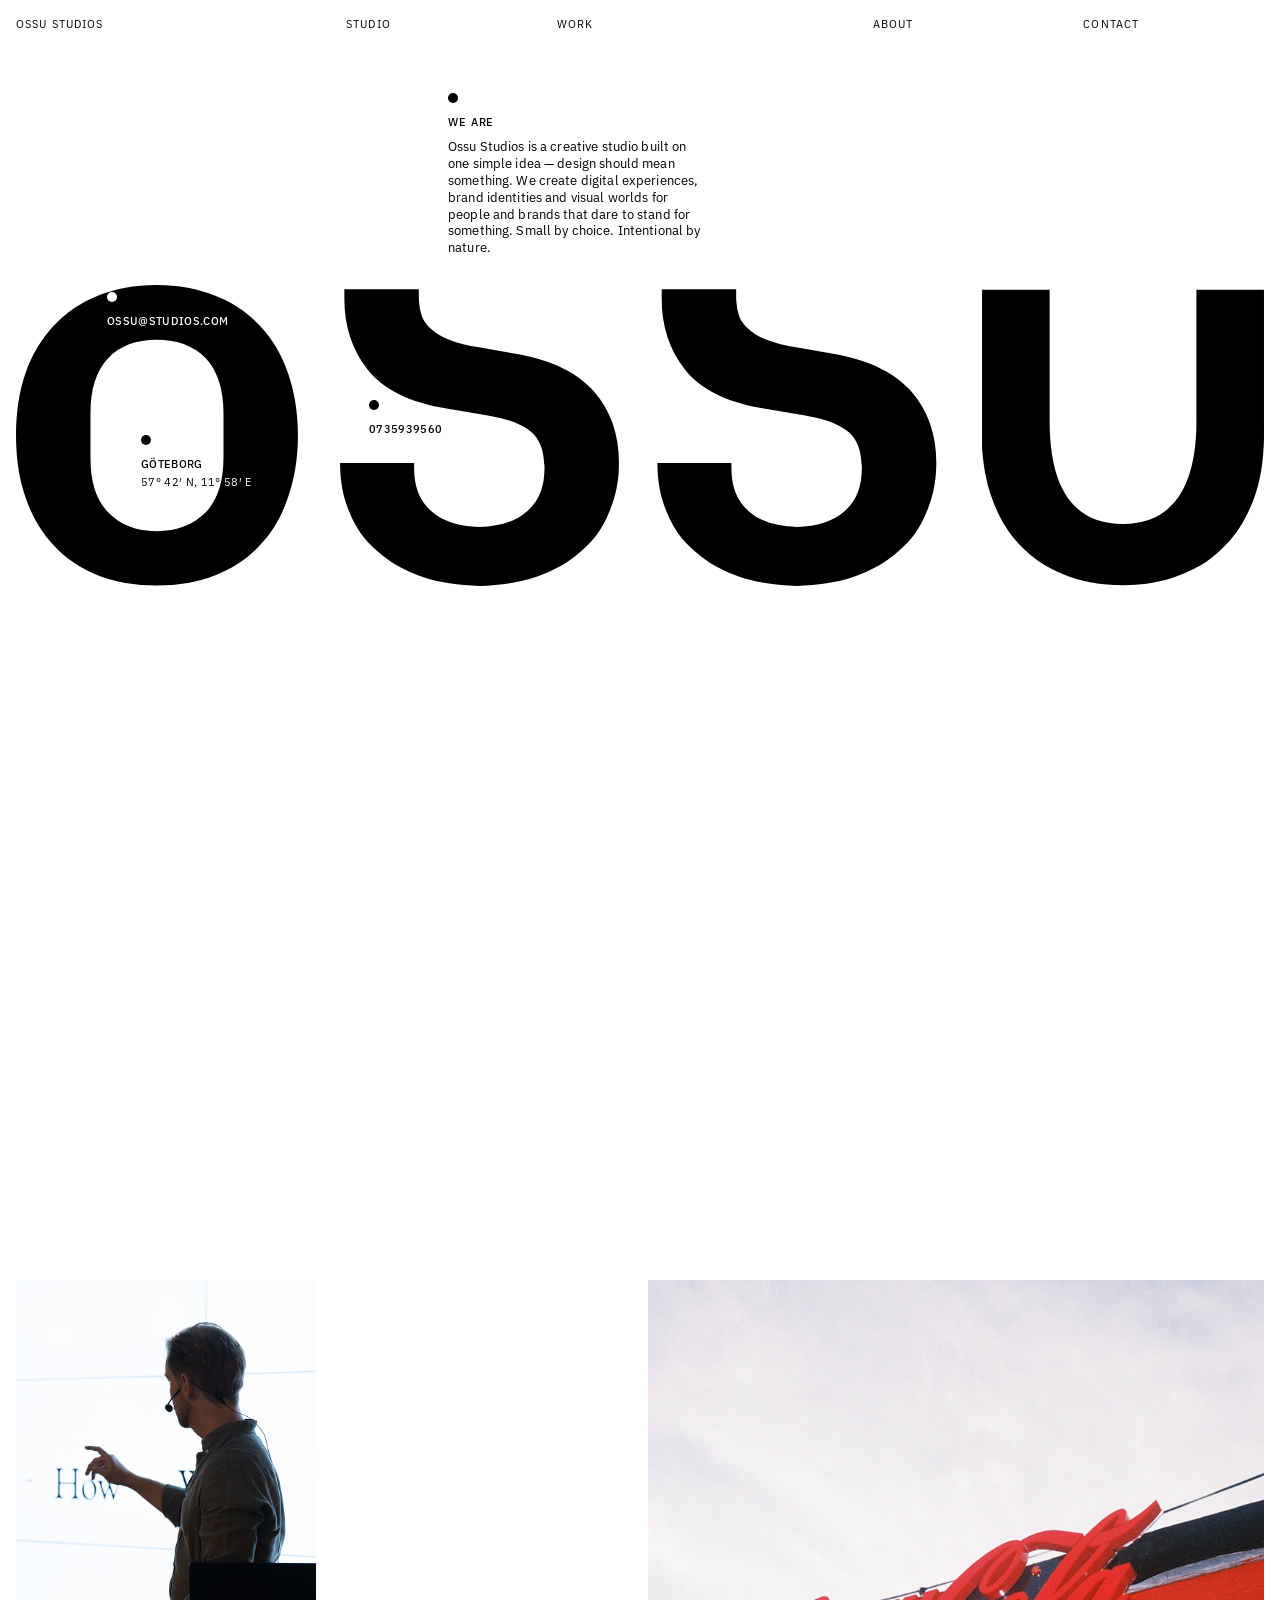
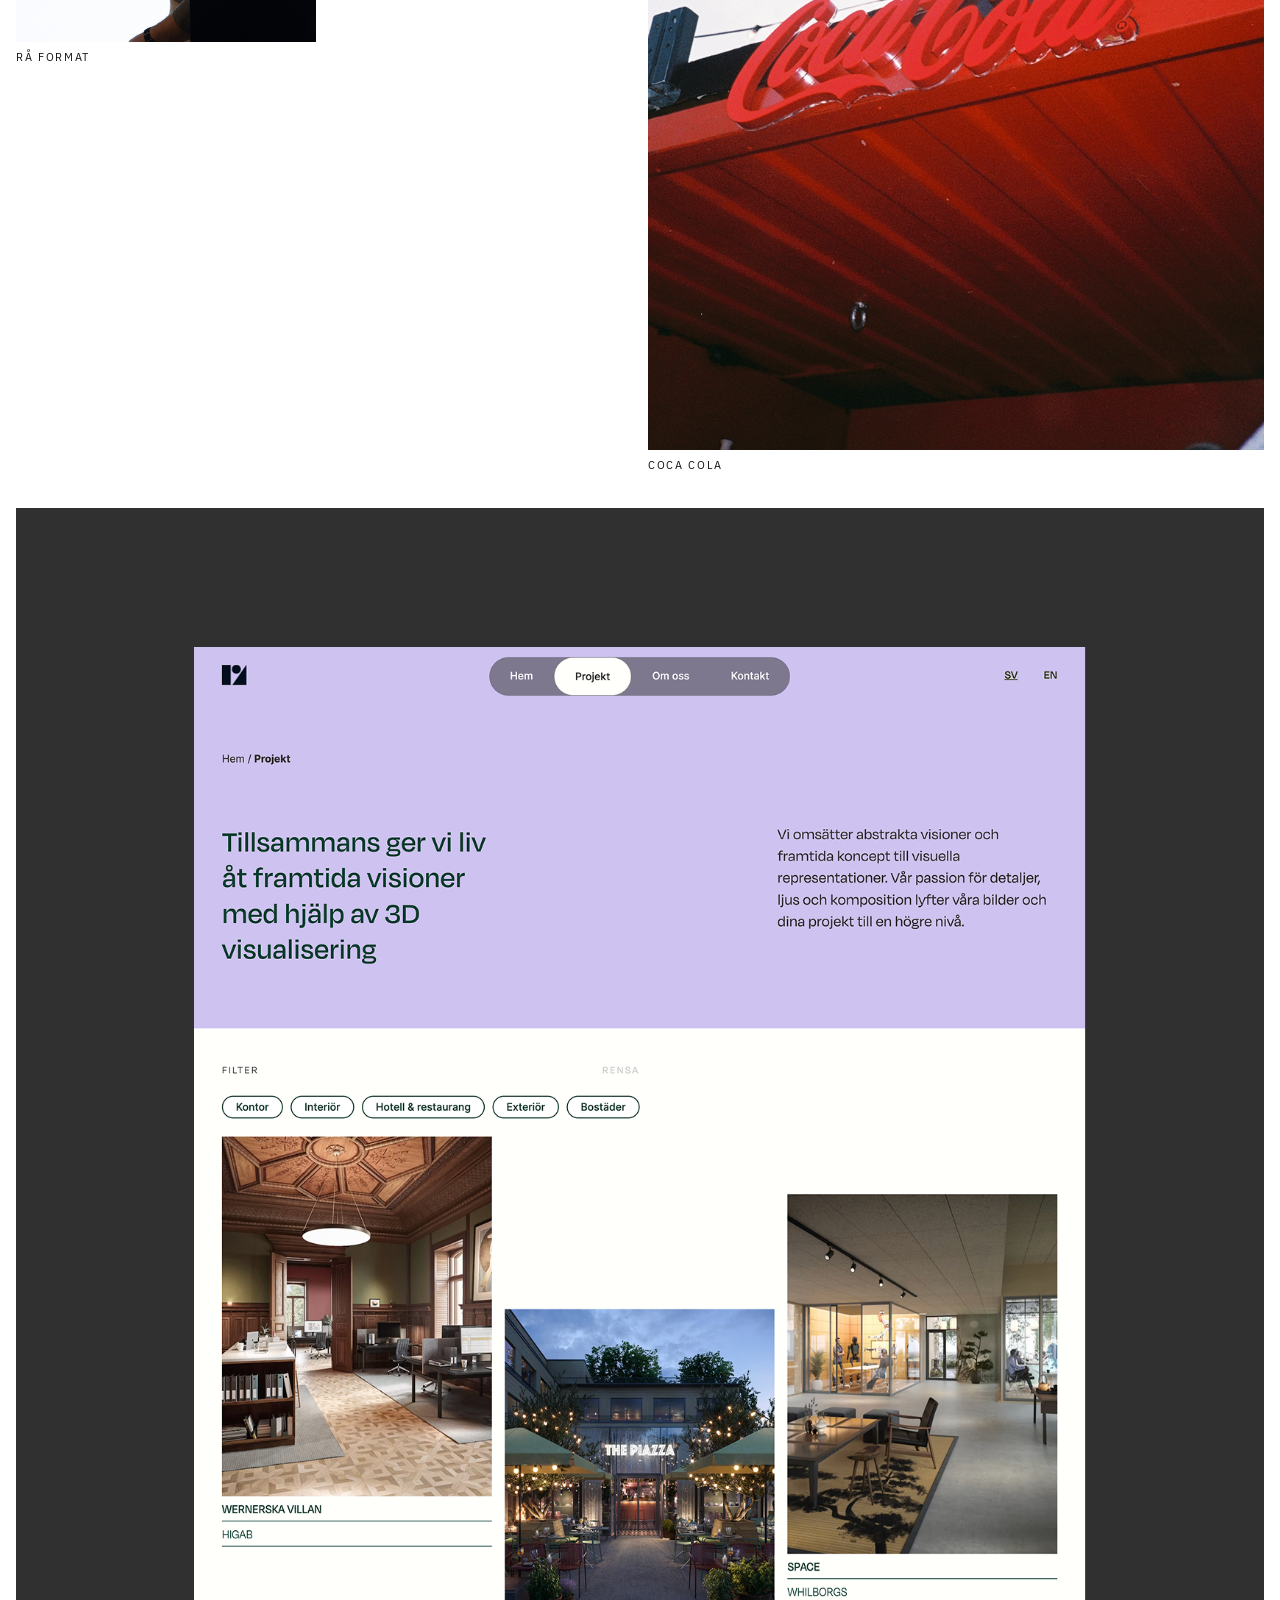
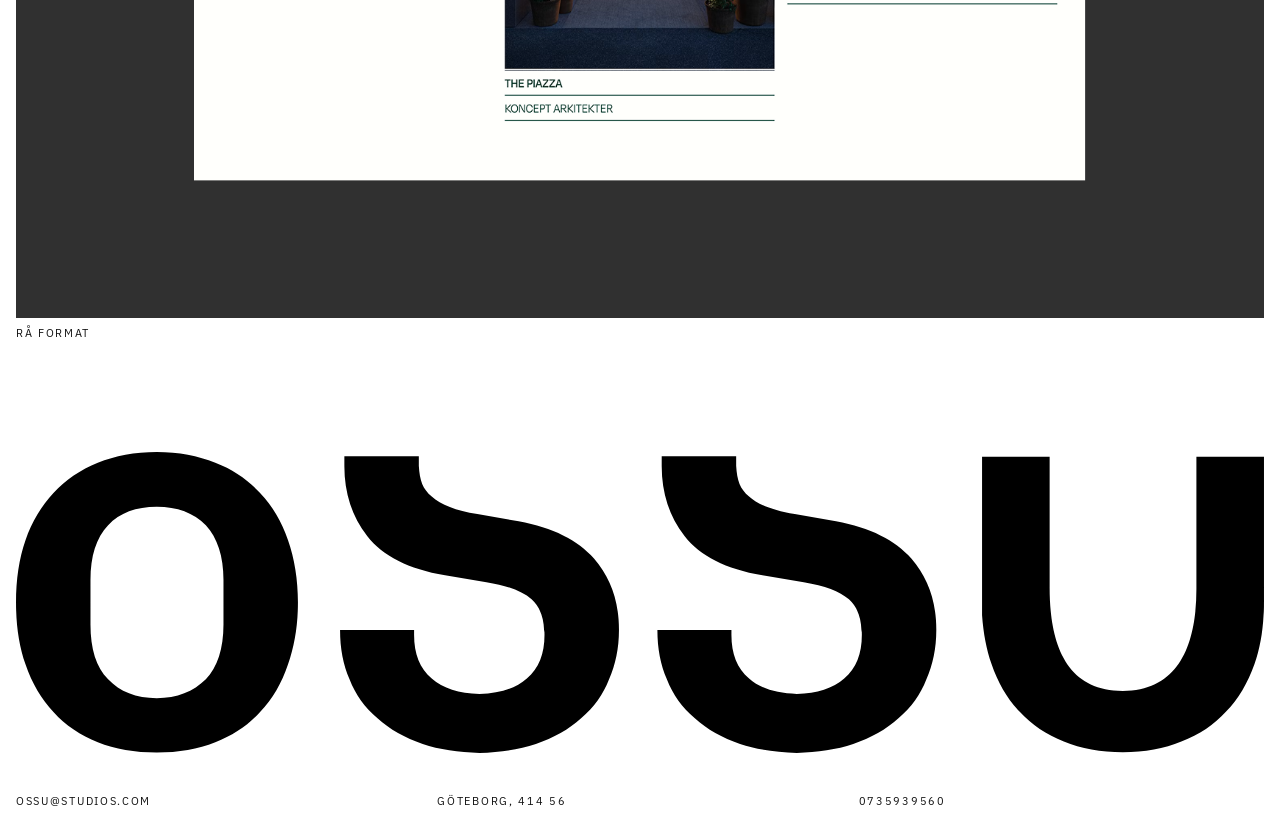
==== index.html @ 0de34a22 "draggable cards with click actions" ====
<!DOCTYPE html>
<html lang="en">
<head>
  <meta charset="UTF-8">
  <meta name="viewport" content="width=device-width, initial-scale=1.0">
  <title>Ossu Studios</title>
  <link rel="preconnect" href="https://fonts.googleapis.com">
  <link rel="preconnect" href="https://fonts.gstatic.com" crossorigin>
  <link href="https://fonts.googleapis.com/css2?family=IBM+Plex+Sans:wght@400;500&display=swap" rel="stylesheet">
  <link rel="stylesheet" href="style.css">
</head>
<body>

<!-- Nav -->
<nav class="nav">
  <a href="index.html" class="nav-logo">Ossu Studios</a>
  <a href="studio.html" class="nav-link">Studio</a>
  <a href="work.html" class="nav-link">Work</a>
  <a href="about.html" class="nav-link">About</a>
  <a href="contact.html" class="nav-link">Contact</a>
</nav>

<!-- DRAGGABLE CARD 1 -->
<div class="drag-card" id="dragCard1">
  <div class="card-header">
    <div class="card-dot" data-target="dragCard1"></div>
  </div>
  <p class="we-are">WE ARE</p>
  <p class="hero-body">Ossu Studios is a creative studio built on one simple idea — design should mean something. We create digital experiences, brand identities and visual worlds for people and brands that dare to stand for something. Small by choice. Intentional by nature.</p>
</div>

<!-- DRAGGABLE CARD 2 -->
<div class="drag-card" id="dragCard2">
  <div class="card-header">
    <div class="card-dot" data-target="dragCard2"></div>
  </div>
  <p class="card-title">Göteborg</p>
  <p class="card-sub">57° 42′ N, 11° 58′ E</p>
</div>

<!-- DRAGGABLE CARD 3 -->
<div class="drag-card" id="dragCard3">
  <div class="card-header">
    <div class="card-dot" data-target="dragCard3"></div>
  </div>
  <p class="card-title">ossu@studios.com</p>
</div>

<!-- DRAGGABLE CARD 4 -->
<div class="drag-card" id="dragCard4">
  <div class="card-header">
    <div class="card-dot" data-target="dragCard4"></div>
  </div>
  <p class="card-title" id="phoneNumber">0735939560</p>
</div>

<!-- HERO -->
<section class="hero">

  <!-- OSSU WORDMARK -->
  <div class="hero-wordmark">
    <div class="wordmark-wrapper">
      <img src="assets/Images/ossu-icon.svg" alt="OSSU Studios" class="ossu-svg">
      <video class="figure figure-o" autoplay muted loop playsinline>
        <source src="assets/vedios/final.mp4" type="video/mp4">
      </video>
      <video class="figure figure-u" autoplay muted loop playsinline>
        <source src="assets/vedios/final.mp4" type="video/mp4">
      </video>
    </div>
  </div>

  <!-- VIDEO HINT -->
  <div class="video-hint">
    <video autoplay muted loop playsinline>
      <source src="assets/vedios/samuel-vol-1 copy.mp4" type="video/mp4">
    </video>
  </div>

</section>

<!-- WORK GRID -->
<section class="work-grid">
  <div class="work-row">
    <div class="work-item work-item--small">
      <img src="assets/Images/prodjekt2.png" alt="Rå Format">
      <p class="work-label">Rå Format</p>
    </div>
    <div class="work-item work-item--large">
      <img src="assets/Images/prodjekt1.png" alt="Coca Cola">
      <p class="work-label">Coca Cola</p>
    </div>
  </div>
  <div class="work-row">
    <div class="work-item work-item--full">
      <img src="assets/Images/rå-format.png" alt="Rå Format">
      <p class="work-label">Rå Format</p>
    </div>
  </div>
</section>

<!-- FOOTER -->
<footer class="footer">
  <div class="footer-inner">
    <img src="assets/Images/ossu-icon.svg" alt="OSSU Studios" class="footer-wordmark">
    <div class="footer-info">
      <p class="footer-email">ossu@studios.com</p>
      <p class="footer-location">Göteborg, 414 56</p>
      <p class="footer-phone">0735939560</p>
    </div>
  </div>
</footer>

  <script src="https://cdn.jsdelivr.net/npm/gsap@3/dist/gsap.min.js"></script>
  <script src="script.js"></script>

</body>
</html>
---- style.css ----
* {
  margin: 0;
  padding: 0;
  box-sizing: border-box;
}

body {
  font-family: 'IBM Plex Sans', sans-serif;
  background: #ffffff;
  color: #111111;
  overflow-x: hidden;
}

.container {
  width: 100%;
  display: grid;
  grid-template-columns: repeat(12, 1fr);
  gap: 16px;
}

.nav {
  position: fixed;
  top: 0;
  left: 0;
  right: 0;
  z-index: 100;
  background: transparent;
  mix-blend-mode: difference;
  color: #ffffff;
  padding: 16px;
  display: grid;
  grid-template-columns: repeat(12, 1fr);
  gap: 16px;
}

.nav-logo {
  grid-column: 1 / 3;
  font-family: 'IBM Plex Sans', sans-serif;
  font-size: 11.32px;
  font-weight: 400;
  text-transform: uppercase;
  letter-spacing: 0.1em;
  color: #ffffff;
  text-decoration: none;
}

.nav-link:nth-child(2) { grid-column: 4 / 5; }
.nav-link:nth-child(3) { grid-column: 6 / 7; }
.nav-link:nth-child(4) { grid-column: 9 / 10; }
.nav-link:nth-child(5) { grid-column: 11 / 13; }

.nav-link {
  font-family: 'IBM Plex Sans', sans-serif;
  font-size: 11.32px;
  font-weight: 400;
  text-transform: uppercase;
  letter-spacing: 0.1em;
  color: #ffffff;
  text-decoration: none;
}

.nav-link {
  display: flex;
  align-items: center;
  gap: 6px;
}

.nav-link::before {
  content: '';
  width: 8px;
  height: 8px;
  border-radius: 50%;
  background: #ffffff;
  mix-blend-mode: difference;
  opacity: 0;
  transition: opacity 0.2s ease;
  flex-shrink: 0;
}

.nav-link:hover::before {
  opacity: 1;
}

/* HERO */
.hero {
  padding-top: 25vh;
  padding-left: 16px;
  padding-right: 16px;
}

@media (max-width: 768px) {
  .hero {
    padding-top: 25vh;
    padding-left: 16px;
    padding-right: 16px;
  }
}

@media (max-width: 480px) {
  .hero {
    padding-top: 20vh;
    padding-left: 16px;
    padding-right: 16px;
  }
}

.we-are {
  font-family: 'IBM Plex Sans', sans-serif;
  font-size: 15px;
  font-weight: 500;
  letter-spacing: 0.2em;
  text-transform: uppercase;
  margin-bottom: 16px;
}

.hero-body {
  font-family: 'IBM Plex Sans', sans-serif;
  font-size: 14px;
  font-weight: 400;
  line-height: 1.7;
}

.drag-card {
  position: fixed;
  cursor: grab;
  user-select: none;
  background: transparent;
  z-index: 10;
  width: 260px;
  border: none;
  box-shadow: none;
  mix-blend-mode: difference;
  color: #ffffff;
  border-radius: 0;
}

.drag-card a {
  text-decoration: none;
  color: inherit;
}

.drag-card:active {
  cursor: grabbing;
}

.card-header {
  margin-bottom: 8px;
}

.card-dot {
  width: 10px;
  height: 10px;
  border-radius: 50%;
  background: #ffffff;
  mix-blend-mode: difference;
  cursor: pointer;
  transition: opacity 0.15s, transform 0.15s;
  display: inline-block;
}

.card-dot:hover {
  transform: scale(1.4);
  opacity: 0.6;
}

.drag-card--dark .card-dot {
  background: #111;
}

.we-are {
  font-size: 11px;
  font-weight: 500;
  letter-spacing: 0.08em;
  text-transform: uppercase;
  color: #ffffff;
  margin-bottom: 8px;
}

.hero-body {
  font-size: 12px;
  font-weight: 400;
  line-height: 1.1;
  letter-spacing: 0.01em;
  color: #ffffff;
}

.card-title {
  font-size: 11px;
  font-weight: 500;
  letter-spacing: 0.03em;
  text-transform: uppercase;
  color: #ffffff;
  margin-bottom: 4px;
}

.card-sub {
  font-size: 11px;
  font-weight: 400;
  letter-spacing: 0.03em;
  color: #ffffff;
}

.we-are {
  font-size: 11px;
  font-weight: 500;
  letter-spacing: 0.08em;
  text-transform: uppercase;
  margin-bottom: 10px;
}

.hero-body {
  font-size: 13px;
  font-weight: 400;
  line-height: 1.3;
  letter-spacing: 0.01em;
}

/* WORDMARK */
.hero-wordmark {
  margin-top: 60px;
  width: 100%;
  overflow: hidden;
  line-height: 0;
}

.hero-wordmark img {
  width: 100%;
  display: block;
  margin-bottom: 0;
}

.video-hint {
  width: 100%;
  overflow: hidden;
  margin-top: -2px;
}

.video-hint video {
  width: 100%;
  height: 100%;
  object-fit: cover;
  display: block;
}

.wordmark-wrapper {
  position: relative;
  width: 100%;
  padding-bottom: 36px;
}

.figure {
  position: absolute;
  width: 4%;
}

.figure-top {
  bottom: 108%;
  left: 27%;
  width: 3.5%;
}

.figure-o {
  top: 24%;
  left: 8.5%;
  width: 6%;
}

.figure-u {
  top: 24%;
  right: 8%;
  width: 6%;
}

/* PROJECT CARD */
.project-card {
  background: #1a1a1a;
  width: 100%;
  padding: 80px 16px;
  display: flex;
  align-items: center;
  justify-content: center;
}

.project-card-inner {
  display: flex;
  flex-direction: column;
  align-items: flex-start;
  gap: 16px;
  width: 100%;
  max-width: 800px;
}

.project-logo {
  width: 100%;
  border-radius: 4px;
}

.project-label {
  font-size: 11px;
  letter-spacing: 0.2em;
  text-transform: uppercase;
  color: #ffffff60;
}

/* WORK GRID */
.work-grid {
  padding: 36px 16px;
  width: 100%;
}

.work-row {
  display: grid;
  grid-template-columns: repeat(12, 1fr);
  gap: 16px;
  margin-bottom: 36px;
}

.work-item {
  display: flex;
  flex-direction: column;
  gap: 8px;
}

.work-item img {
  width: 100%;
  display: block;
}

.work-item--small {
  grid-column: 1 / 4;
}

.work-item--large {
  grid-column: 7 / 13;
}

.work-item--full {
  grid-column: span 12;
}

.work-label {
  font-size: 11px;
  letter-spacing: 0.15em;
  text-transform: uppercase;
  color: #111;
}

/* FOOTER */
.footer {
  padding: 36px 16px;
  width: 100%;
  overflow: hidden;
}

.footer-wordmark {
  width: 100%;
  display: block;
}

@media (max-width: 768px) {
  .work-item--small {
    grid-column: span 12;
  }
  .work-item--large {
    grid-column: span 12;
  }
}

.footer {
  width: 100%;
  overflow: hidden;
  padding: 40px 16px 0 16px;
}

.footer-inner {
  display: flex;
  flex-direction: column;
  gap: 40px;
}

.footer-wordmark {
  width: 100%;
  display: block;
}

.footer-info {
  display: grid;
  grid-template-columns: repeat(12, 1fr);
  gap: 16px;
  padding: 0 0 20px 0;
}

.footer-email {
  grid-column: 1 / 4;
  font-size: 11.32px;
  letter-spacing: 0.15em;
  text-transform: uppercase;
  color: #111;
}

.footer-location {
  grid-column: 5 / 8;
  font-size: 11.32px;
  letter-spacing: 0.15em;
  text-transform: uppercase;
  color: #111;
}

.footer-phone {
  grid-column: 9 / 13;
  font-size: 11.32px;
  letter-spacing: 0.15em;
  text-transform: uppercase;
  color: #111;
}

img, video, svg {
  pointer-events: none;
  user-select: none;
  -webkit-user-drag: none;
}
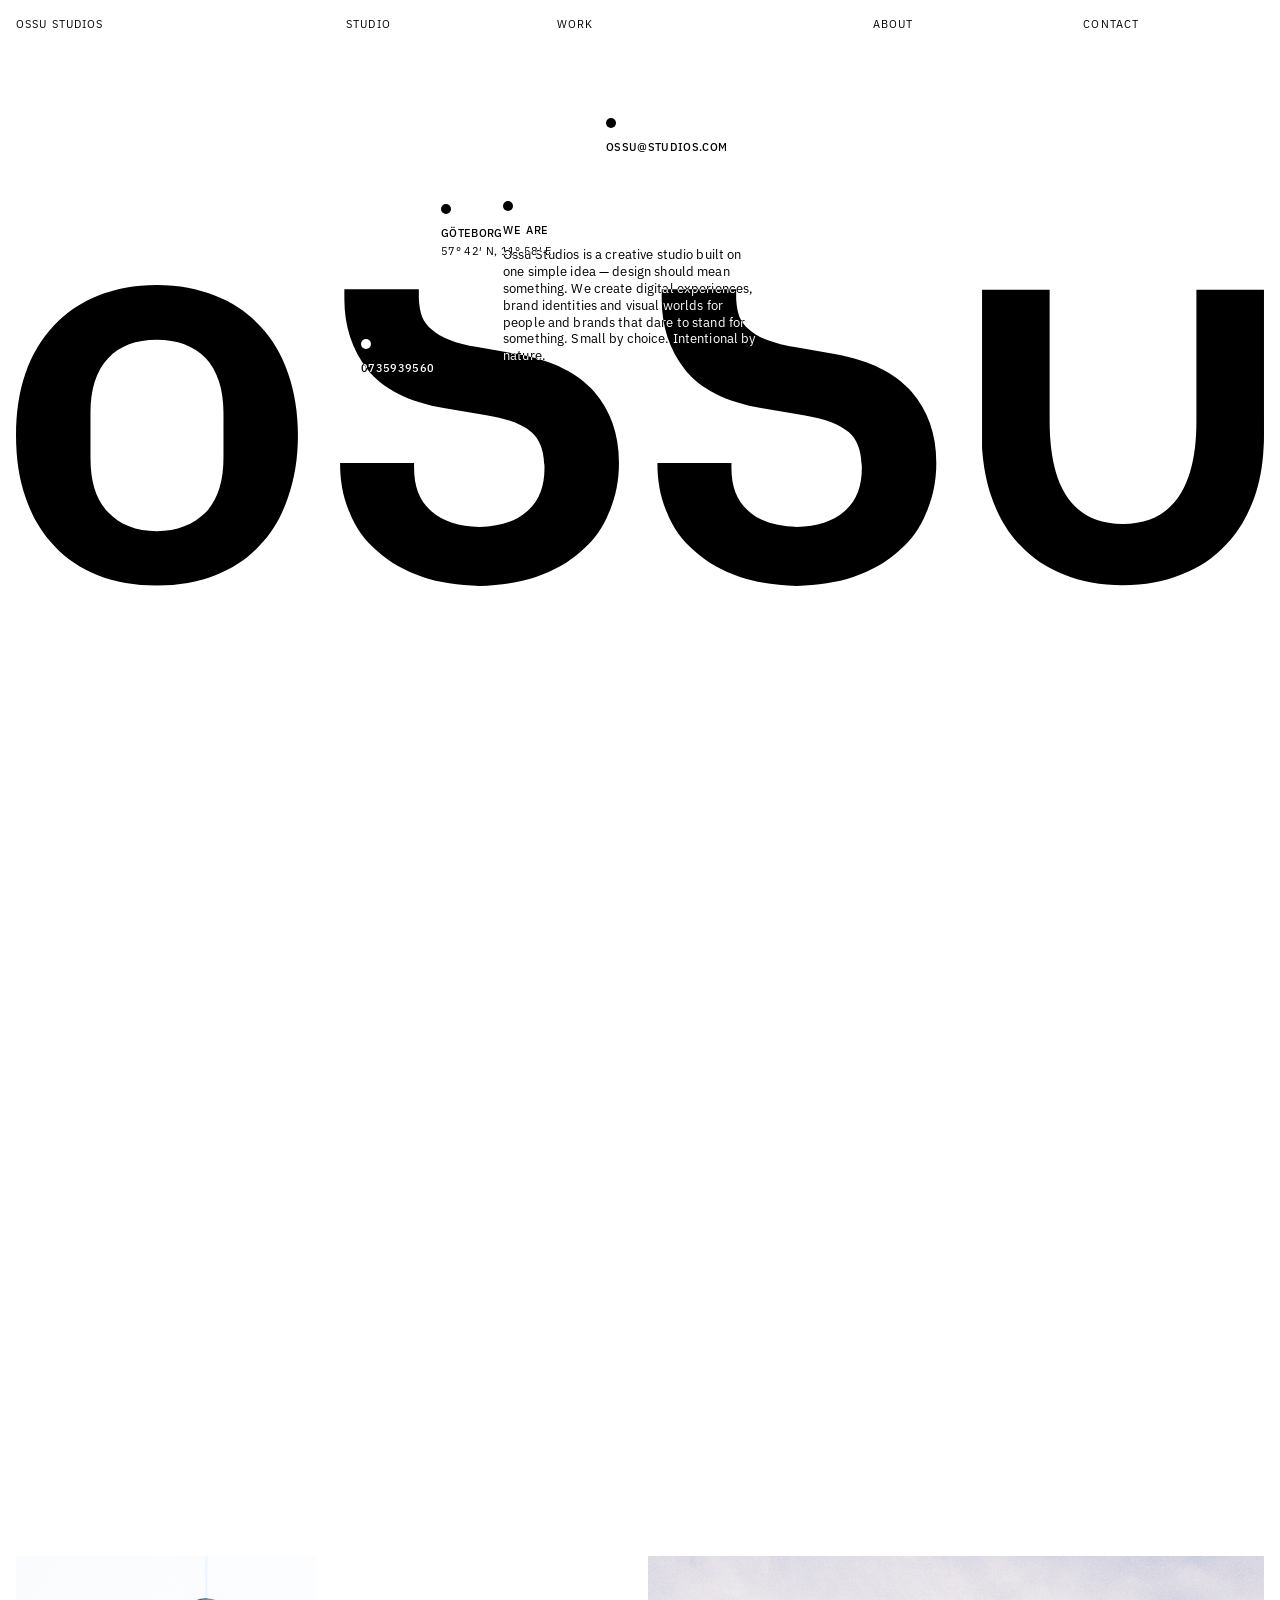
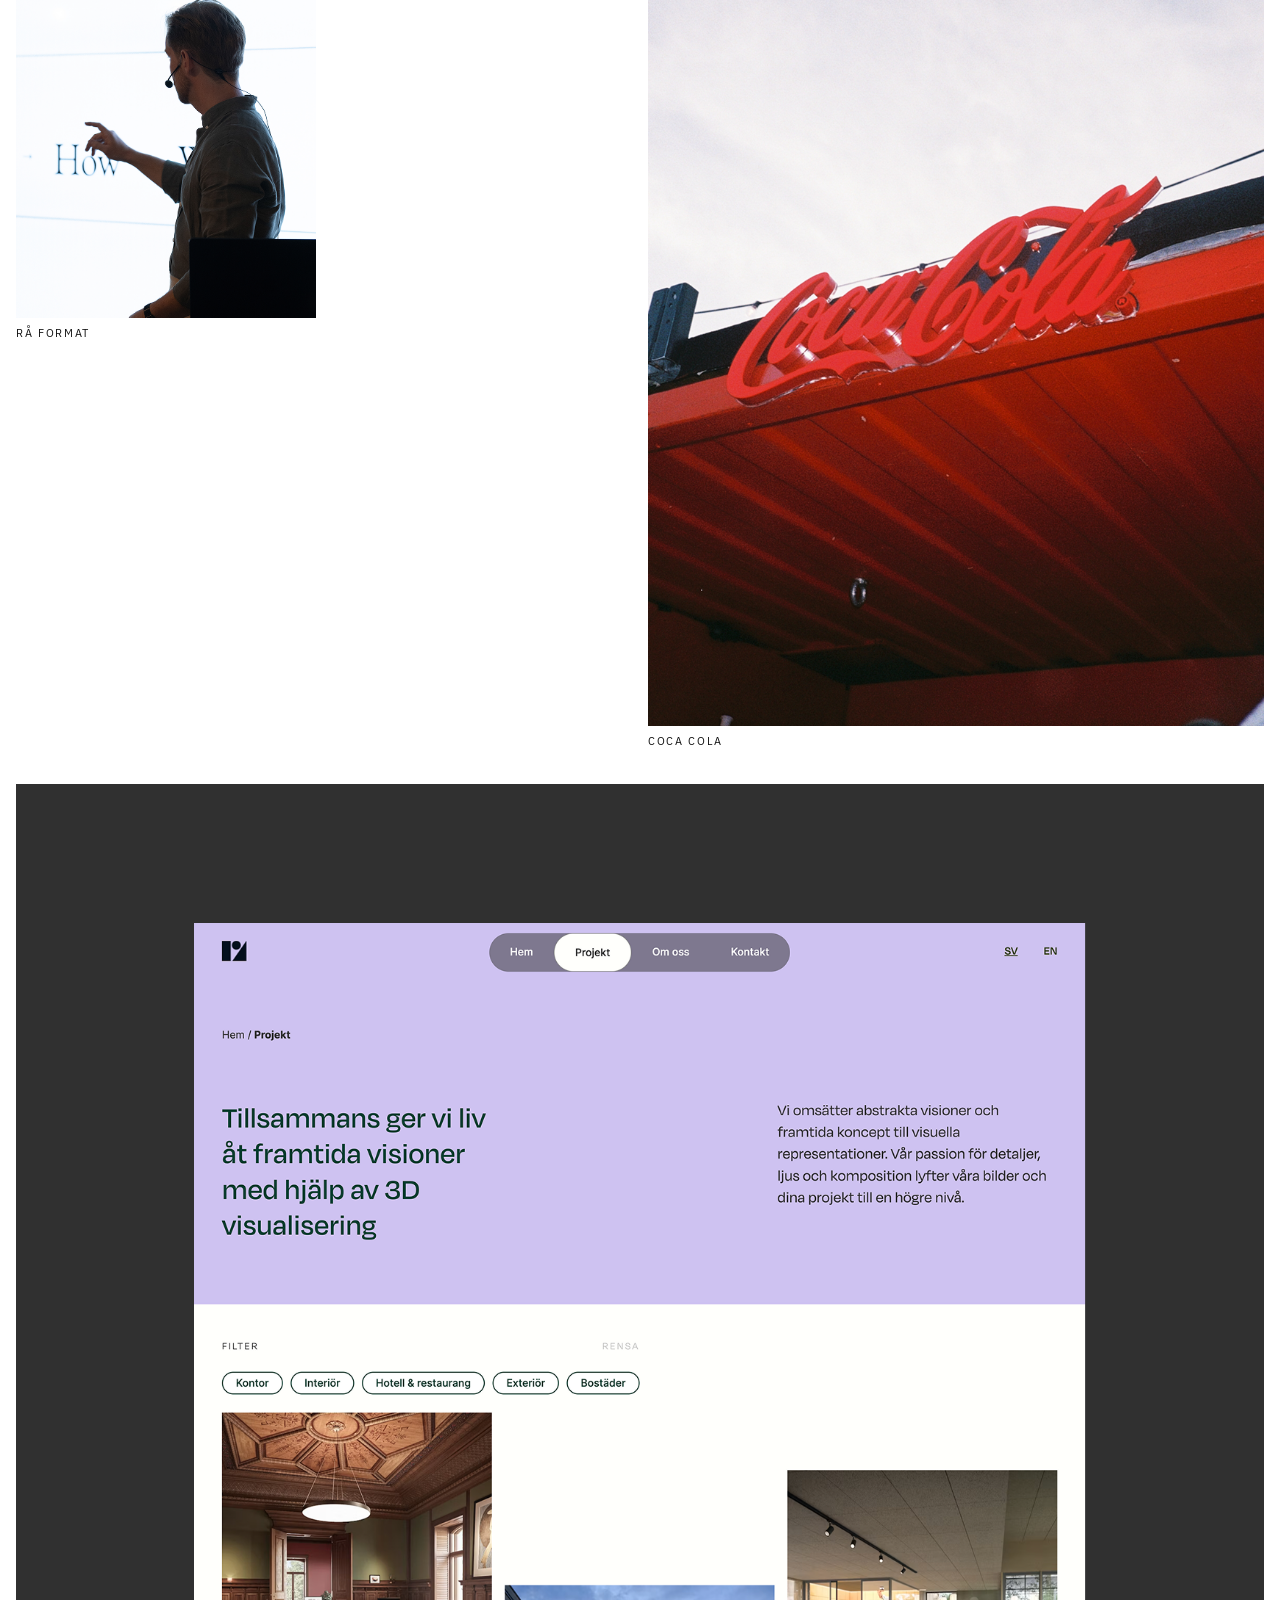
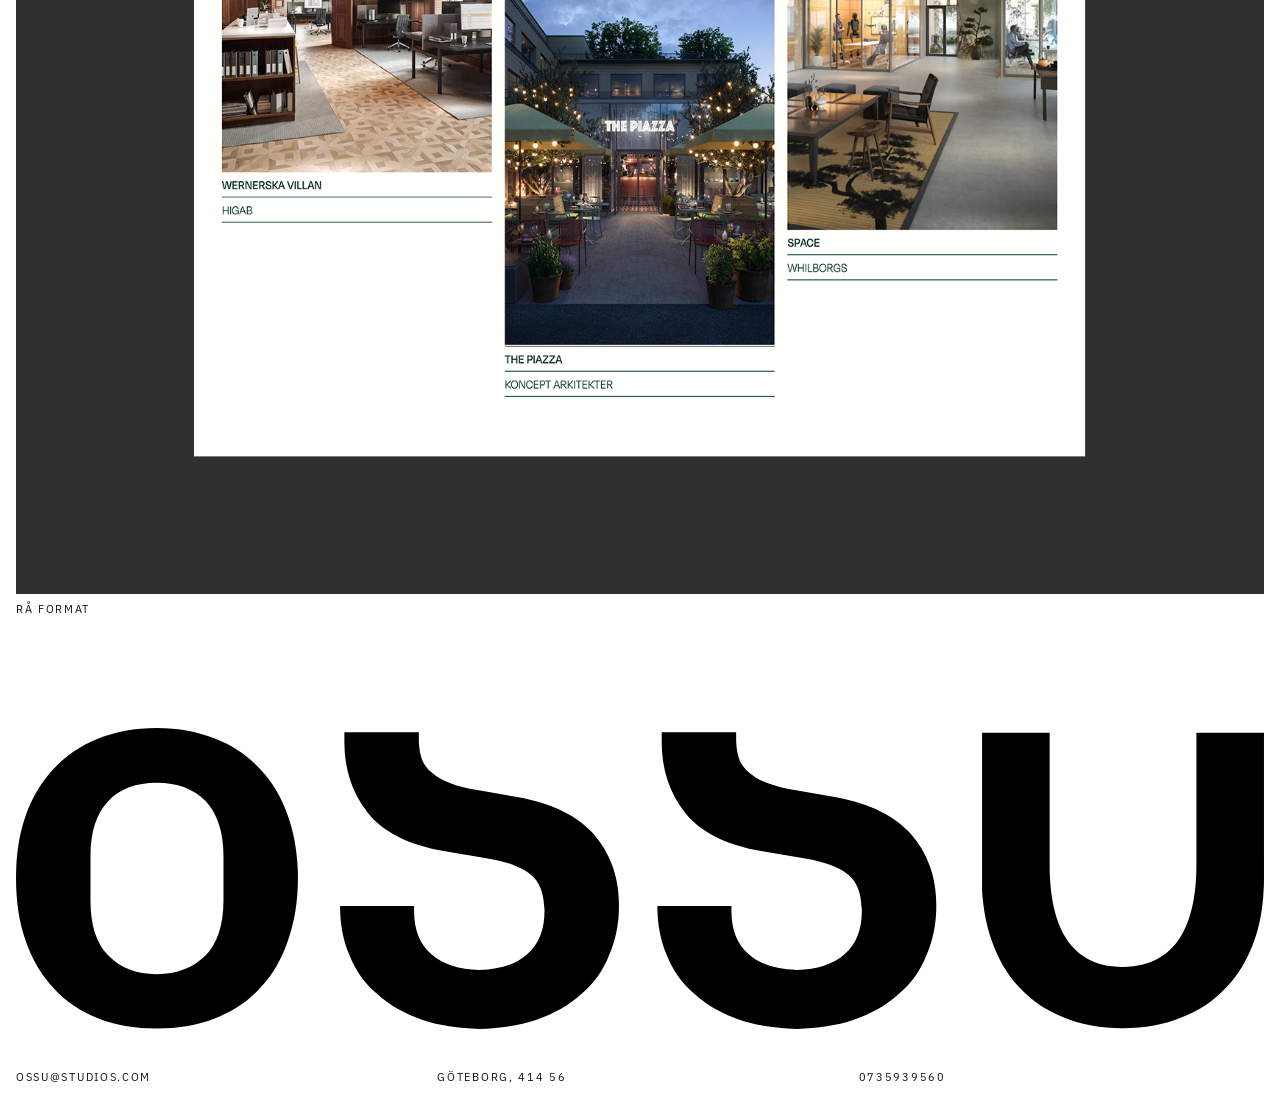
==== commit abef8204: "pixel effects on images and figures" ====
--- a/index.html
+++ b/index.html
@@ -71,11 +71,12 @@
   </div>
 
   <!-- VIDEO HINT -->
-  <div class="video-hint">
-    <video autoplay muted loop playsinline>
-      <source src="assets/vedios/samuel-vol-1 copy.mp4" type="video/mp4">
-    </video>
-  </div>
+ <div class="video-hint">
+  <canvas id="pixelCanvas"></canvas>
+  <video id="mainVideo" autoplay muted loop playsinline style="display:none;">
+    <source src="assets/vedios/samuel-vol-1 copy.mp4" type="video/mp4">
+  </video>
+</div>
 
 </section>
 
--- a/style.css
+++ b/style.css
@@ -42,6 +42,27 @@
   letter-spacing: 0.1em;
   color: #ffffff;
   text-decoration: none;
+}
+
+.video-hint video {
+  filter: blur(0px);
+  image-rendering: pixelated;
+  width: 100%;
+  height: 35vh;
+  object-fit: cover;
+  display: block;
+  transition: filter 2s ease;
+}
+
+.video-hint video {
+  filter: blur(40px);
+}
+
+#pixelCanvas {
+  width: 100%;
+  height: 100vh;
+  display: block;
+  image-rendering: pixelated;
 }
 
 .nav-link:nth-child(2) { grid-column: 4 / 5; }
@@ -253,6 +274,7 @@
   width: 4%;
 }
 
+
 .figure-top {
   bottom: 108%;
   left: 27%;
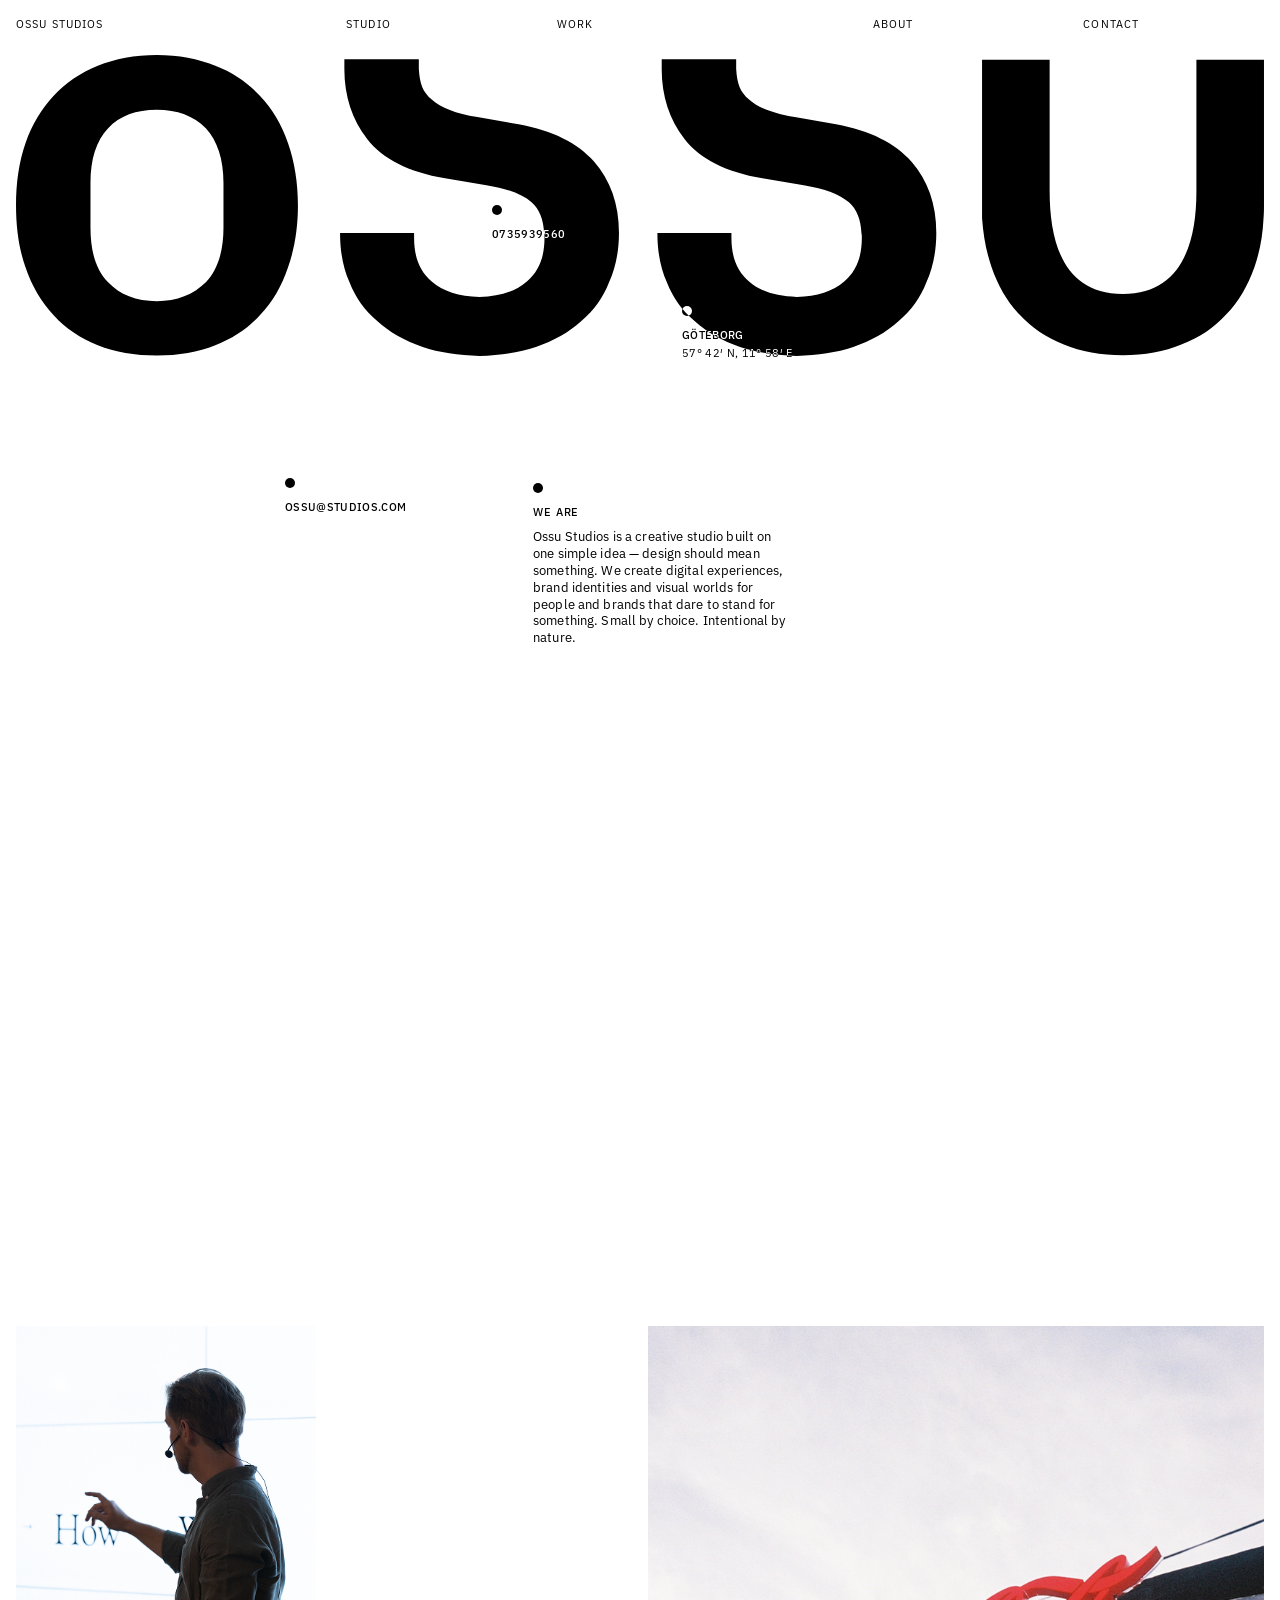
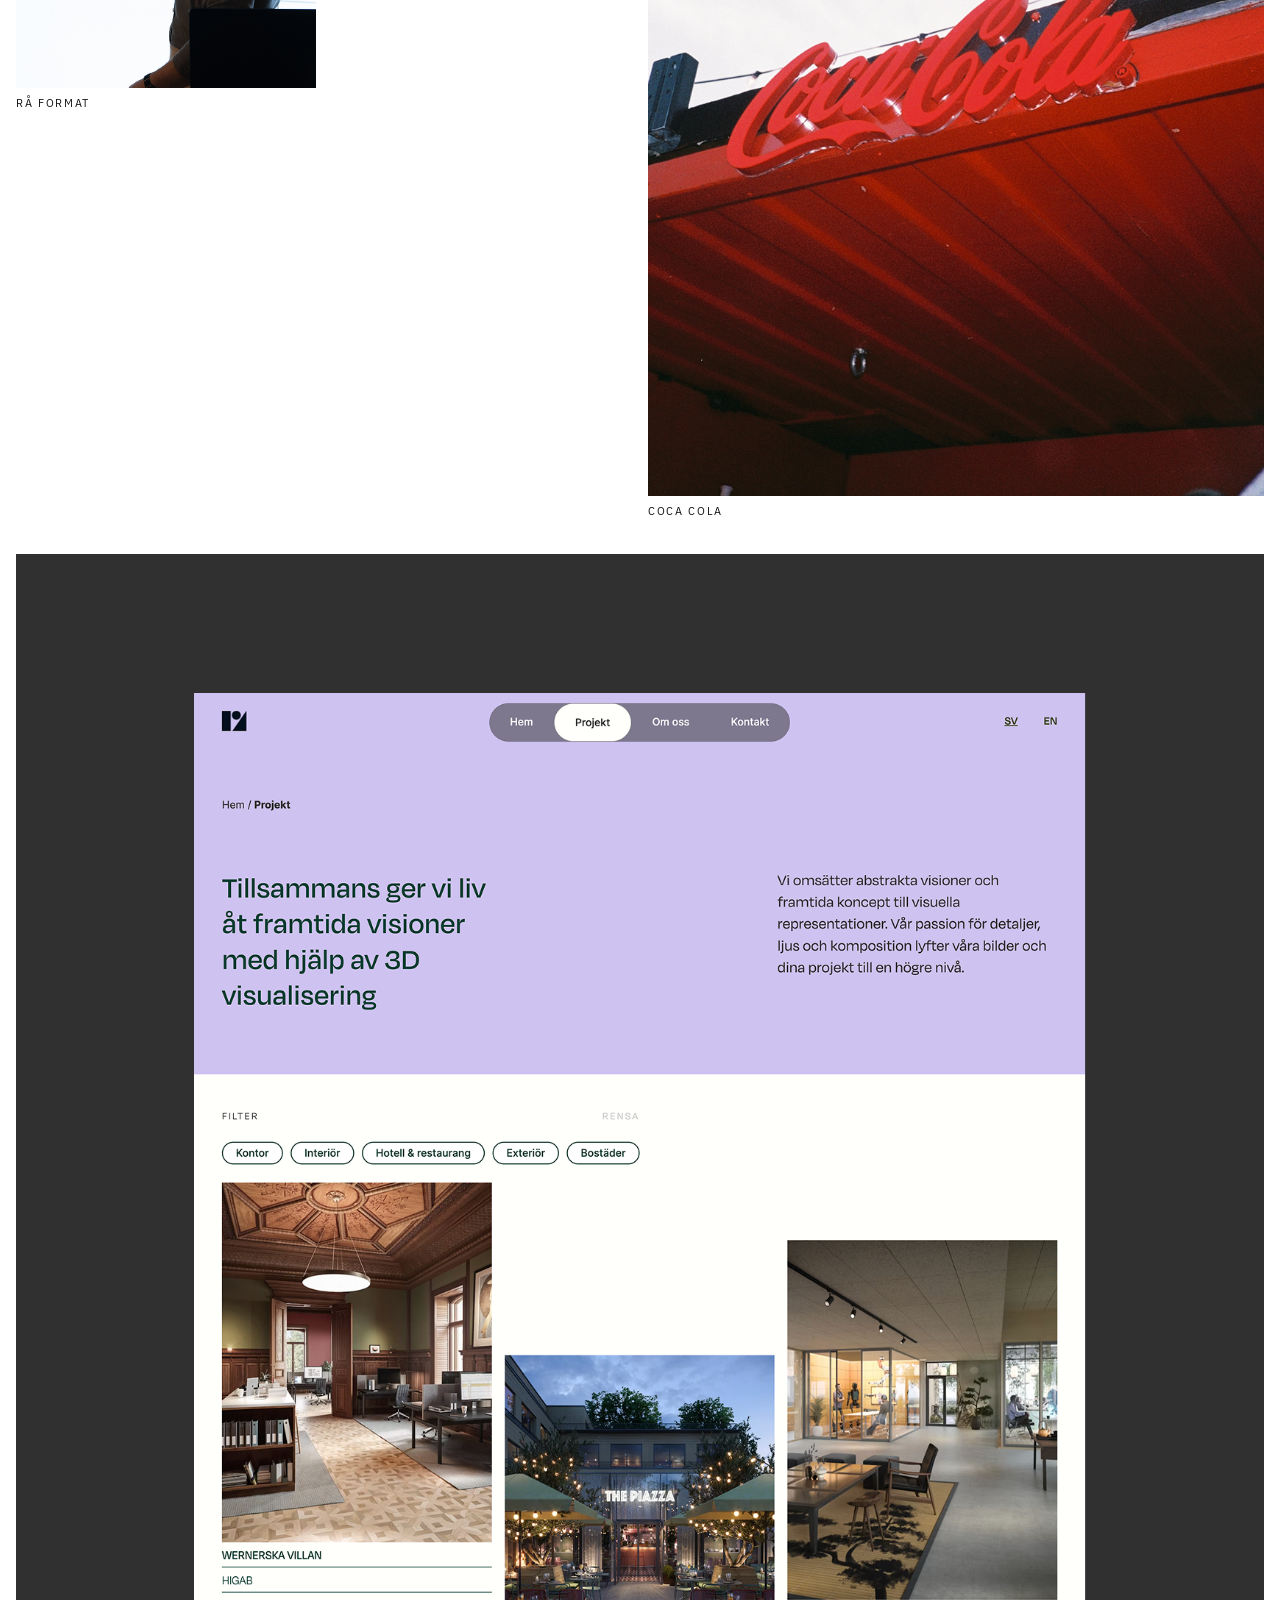
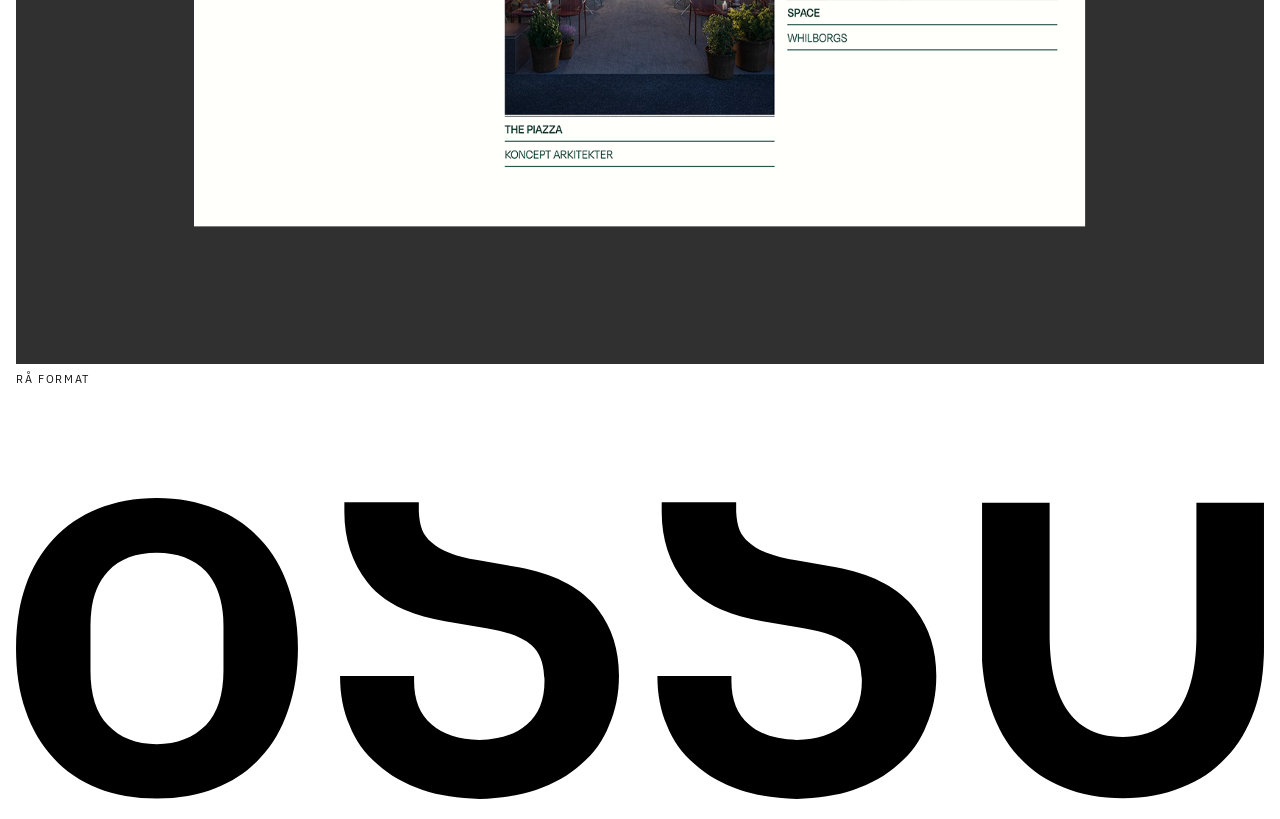
==== commit 9fdd9b8a: "adjusted pixel animation speed" ====
--- a/index.html
+++ b/index.html
@@ -104,11 +104,6 @@
 <footer class="footer">
   <div class="footer-inner">
     <img src="assets/Images/ossu-icon.svg" alt="OSSU Studios" class="footer-wordmark">
-    <div class="footer-info">
-      <p class="footer-email">ossu@studios.com</p>
-      <p class="footer-location">Göteborg, 414 56</p>
-      <p class="footer-phone">0735939560</p>
-    </div>
   </div>
 </footer>
 
--- a/style.css
+++ b/style.css
@@ -104,7 +104,7 @@
 
 /* HERO */
 .hero {
-  padding-top: 25vh;
+  padding-top: 10px;
   padding-left: 16px;
   padding-right: 16px;
 }
@@ -238,7 +238,7 @@
 
 /* WORDMARK */
 .hero-wordmark {
-  margin-top: 60px;
+  margin-top: 45px;
   width: 100%;
   overflow: hidden;
   line-height: 0;
@@ -403,38 +403,9 @@
 .footer-wordmark {
   width: 100%;
   display: block;
-}
-
-.footer-info {
-  display: grid;
-  grid-template-columns: repeat(12, 1fr);
-  gap: 16px;
-  padding: 0 0 20px 0;
-}
-
-.footer-email {
-  grid-column: 1 / 4;
-  font-size: 11.32px;
-  letter-spacing: 0.15em;
-  text-transform: uppercase;
-  color: #111;
-}
-
-.footer-location {
-  grid-column: 5 / 8;
-  font-size: 11.32px;
-  letter-spacing: 0.15em;
-  text-transform: uppercase;
-  color: #111;
-}
-
-.footer-phone {
-  grid-column: 9 / 13;
-  font-size: 11.32px;
-  letter-spacing: 0.15em;
-  text-transform: uppercase;
-  color: #111;
-}
+  padding-bottom: 20px;
+}
+
 
 img, video, svg {
   pointer-events: none;
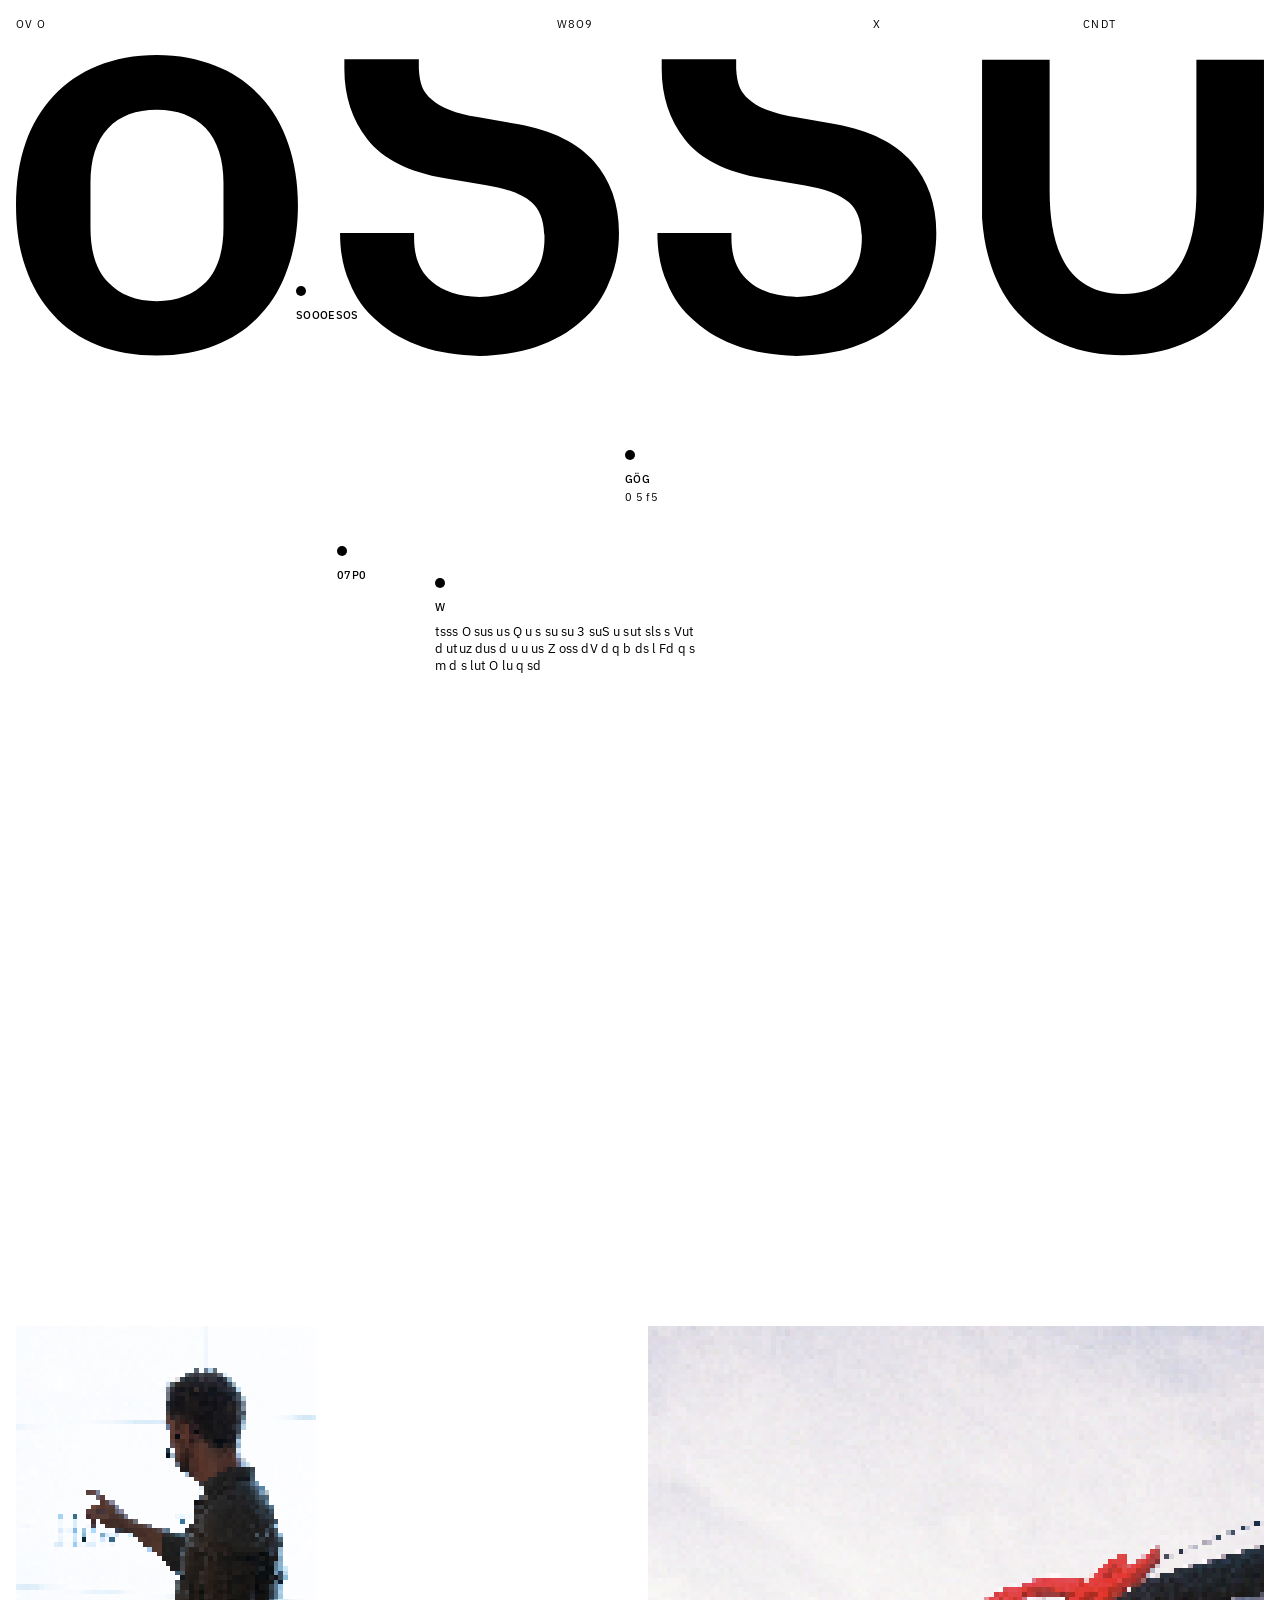
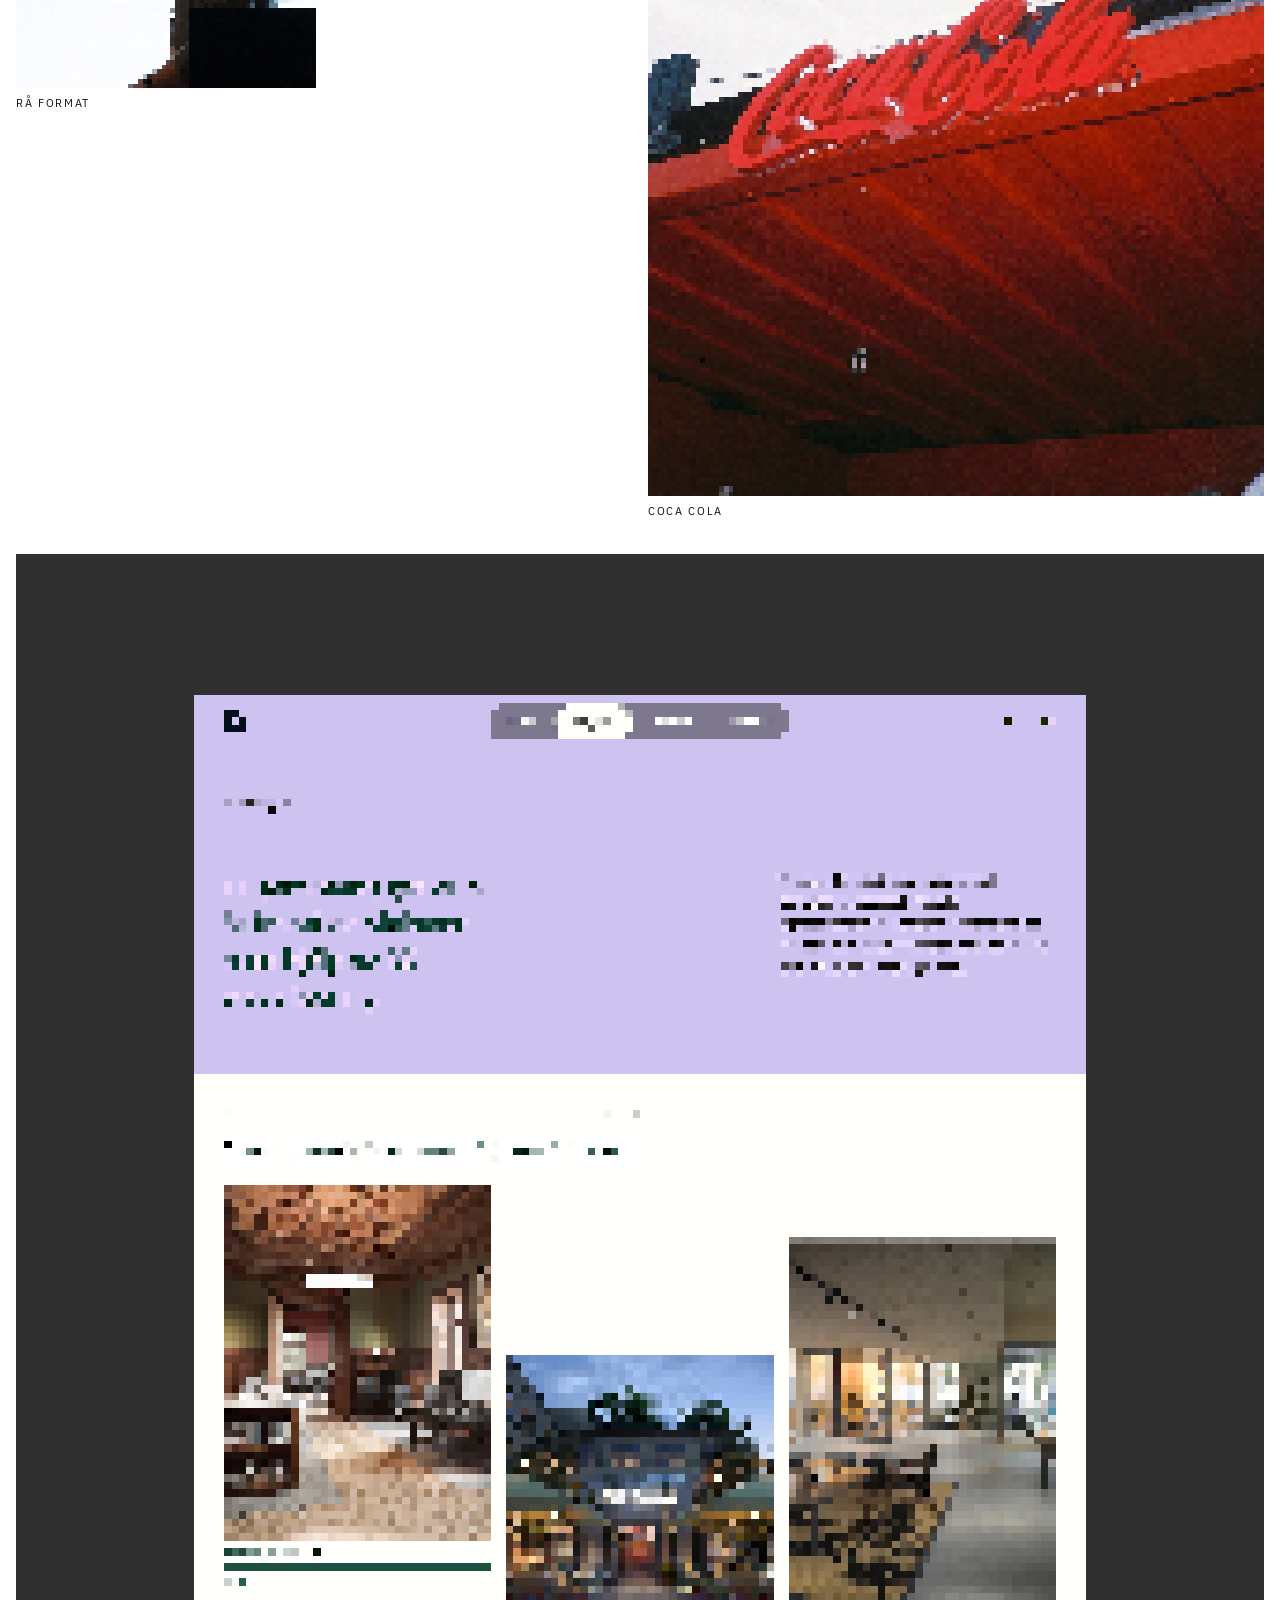
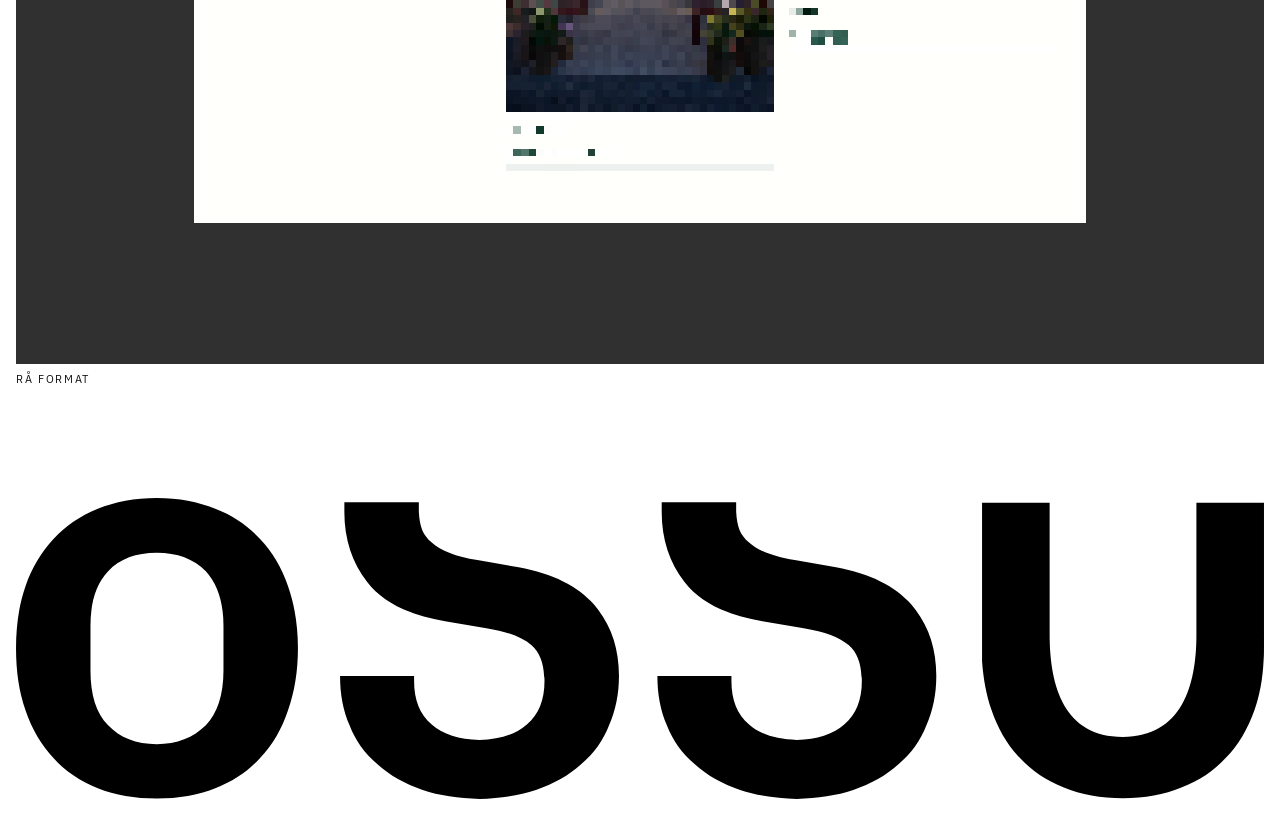
==== commit ce98d8ba: "Add scroll-triggered pixel reveal to work grid images Wrap each work-item img in a .work-image conta" ====
--- a/index.html
+++ b/index.html
@@ -84,17 +84,23 @@
 <section class="work-grid">
   <div class="work-row">
     <div class="work-item work-item--small">
-      <img src="assets/Images/prodjekt2.png" alt="Rå Format">
+      <div class="work-image">
+        <img src="assets/Images/prodjekt2.png" alt="Rå Format">
+      </div>
       <p class="work-label">Rå Format</p>
     </div>
     <div class="work-item work-item--large">
-      <img src="assets/Images/prodjekt1.png" alt="Coca Cola">
+      <div class="work-image">
+        <img src="assets/Images/prodjekt1.png" alt="Coca Cola">
+      </div>
       <p class="work-label">Coca Cola</p>
     </div>
   </div>
   <div class="work-row">
     <div class="work-item work-item--full">
-      <img src="assets/Images/rå-format.png" alt="Rå Format">
+      <div class="work-image">
+        <img src="assets/Images/rå-format.png" alt="Rå Format">
+      </div>
       <p class="work-label">Rå Format</p>
     </div>
   </div>
--- a/style.css
+++ b/style.css
@@ -63,6 +63,14 @@
   height: 100vh;
   display: block;
   image-rendering: pixelated;
+  object-fit: cover;
+}
+
+#mainVideo {
+  width: 100%;
+  height: 100vh;
+  object-fit: cover;
+  display: none;
 }
 
 .nav-link:nth-child(2) { grid-column: 4 / 5; }
@@ -343,9 +351,26 @@
   gap: 8px;
 }
 
+.work-image {
+  position: relative;
+  width: 100%;
+  overflow: hidden;
+}
+
 .work-item img {
   width: 100%;
   display: block;
+  opacity: 0;
+}
+
+.work-image canvas {
+  position: absolute;
+  top: 0;
+  left: 0;
+  width: 100%;
+  height: 100%;
+  display: block;
+  image-rendering: pixelated;
 }
 
 .work-item--small {
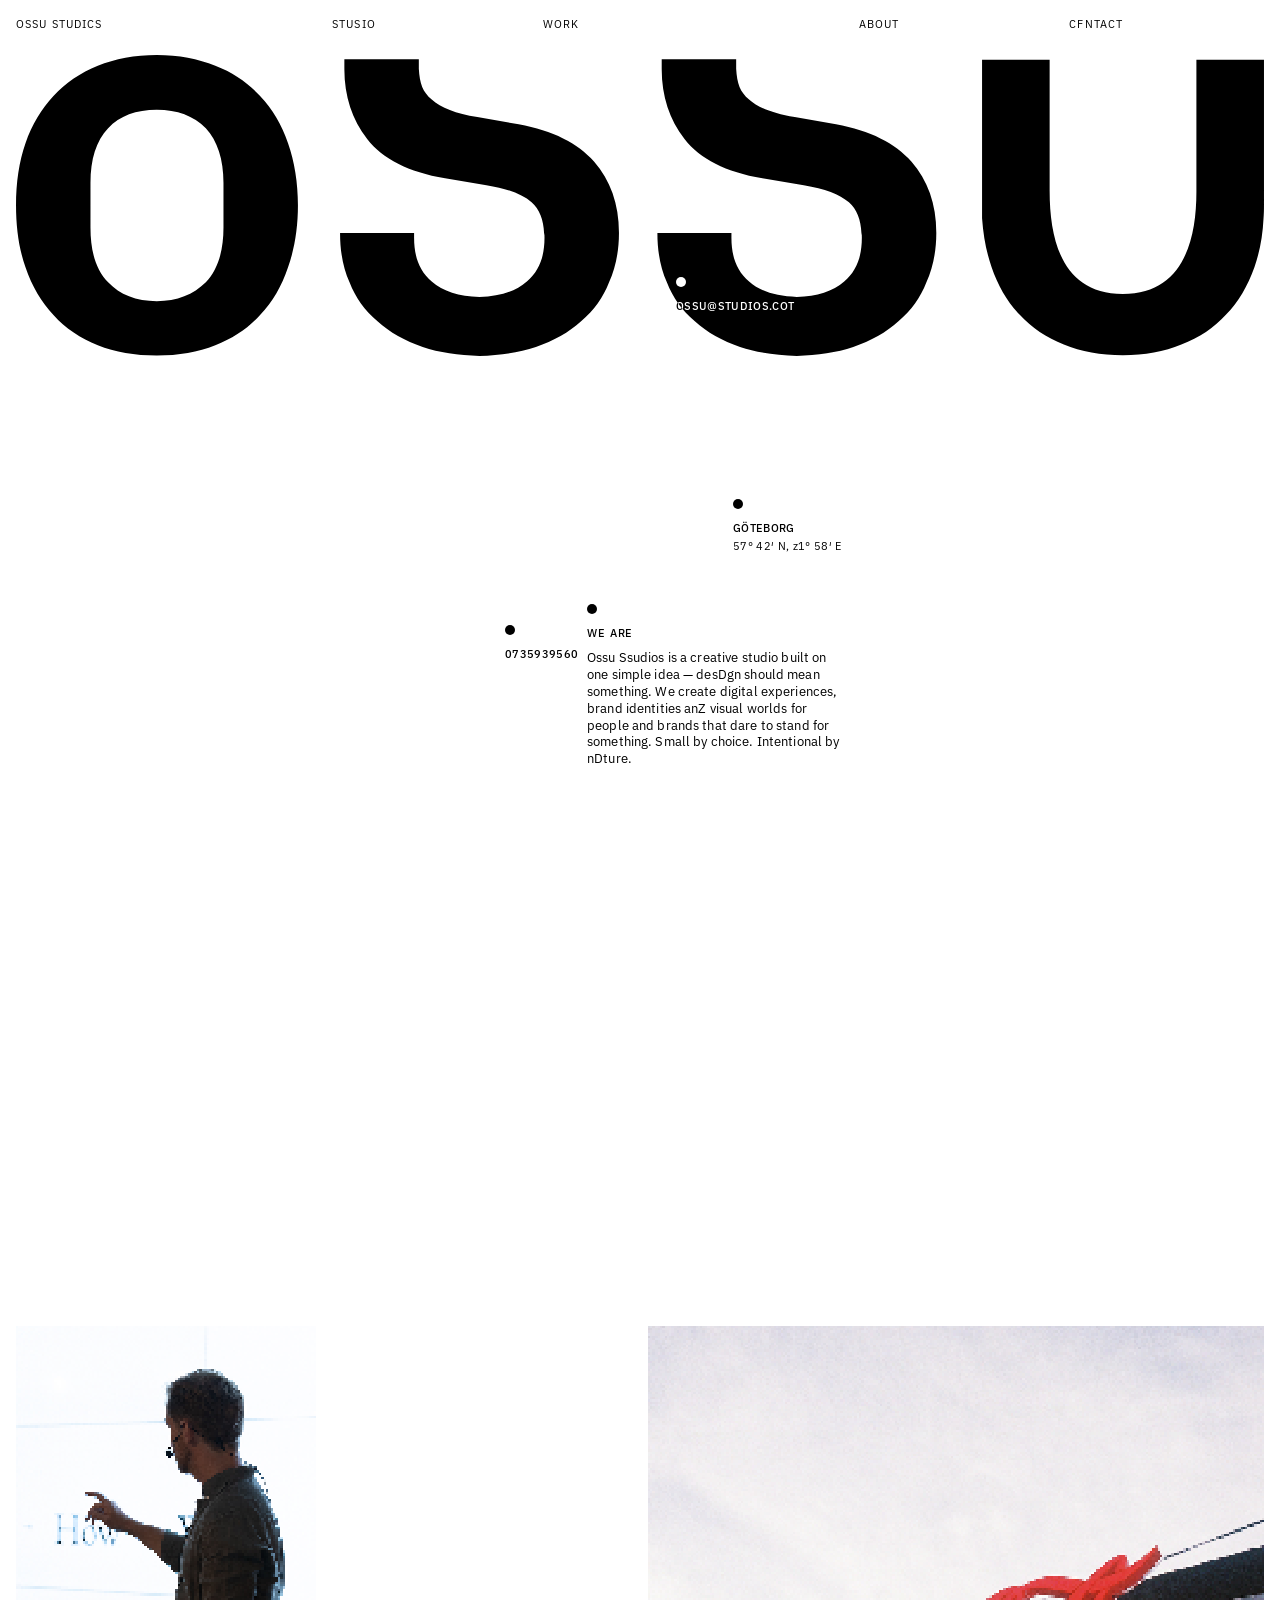
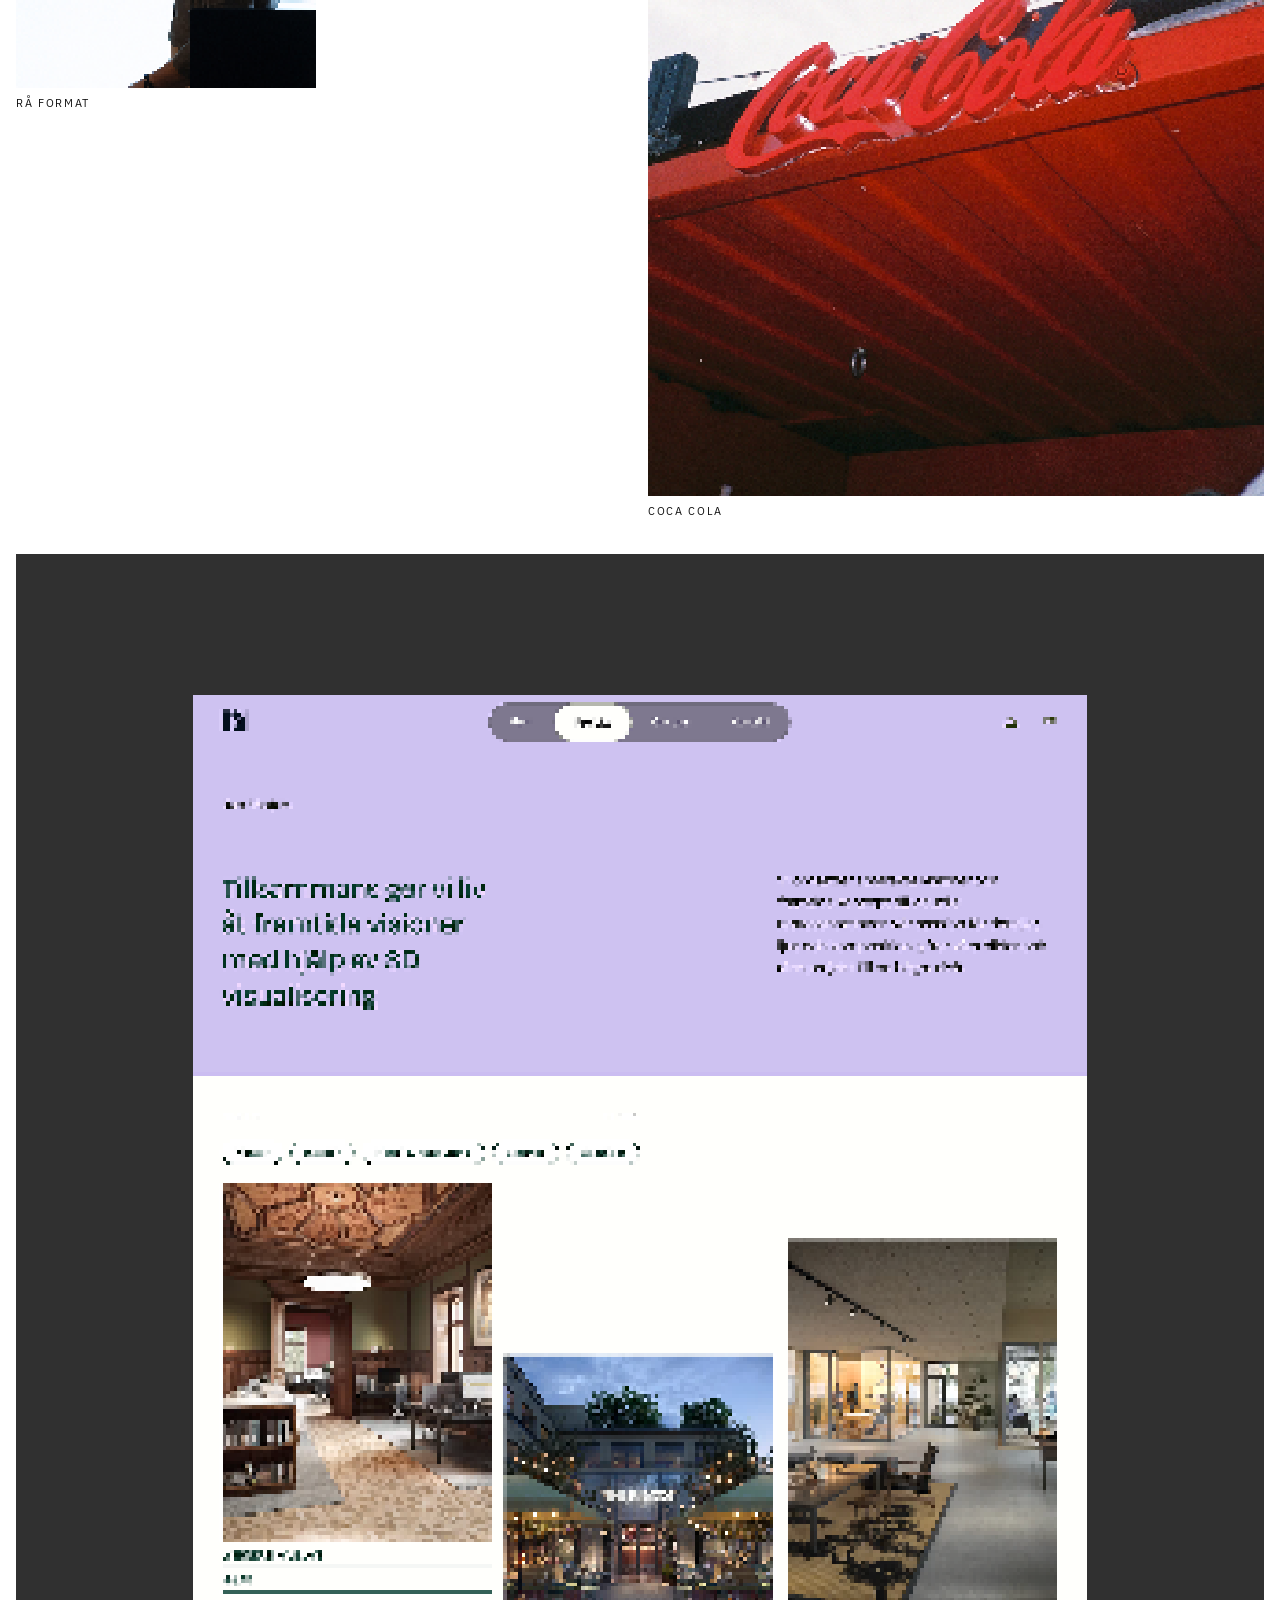
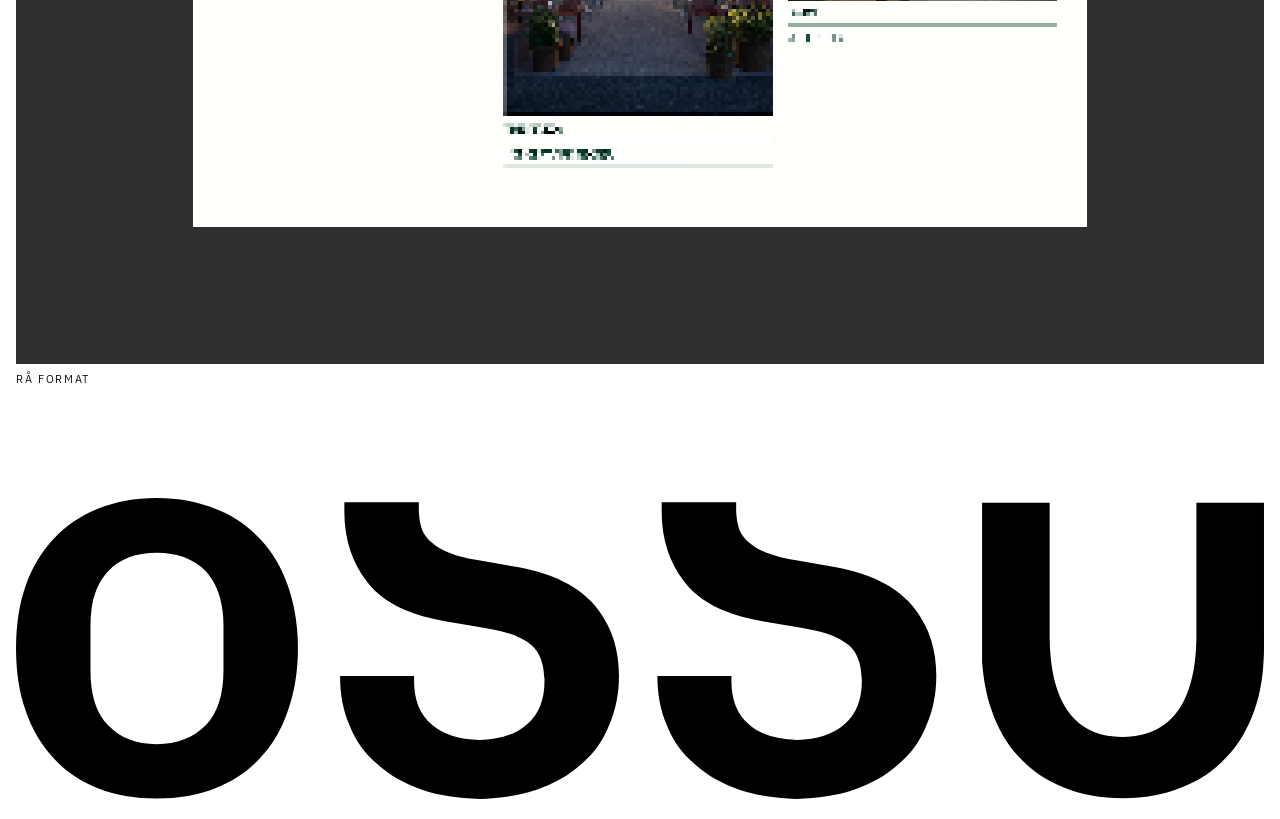
==== commit 312b006c: "Make work cards clickable and refine the pixel-reveal effect - Wrap each work item in a link to a de" ====
--- a/index.html
+++ b/index.html
@@ -83,26 +83,26 @@
 <!-- WORK GRID -->
 <section class="work-grid">
   <div class="work-row">
-    <div class="work-item work-item--small">
+    <a href="ra-format.html" class="work-item work-item--small">
       <div class="work-image">
         <img src="assets/Images/prodjekt2.png" alt="Rå Format">
       </div>
       <p class="work-label">Rå Format</p>
-    </div>
-    <div class="work-item work-item--large">
+    </a>
+    <a href="coca-cola.html" class="work-item work-item--large">
       <div class="work-image">
         <img src="assets/Images/prodjekt1.png" alt="Coca Cola">
       </div>
       <p class="work-label">Coca Cola</p>
-    </div>
+    </a>
   </div>
   <div class="work-row">
-    <div class="work-item work-item--full">
+    <a href="ra-format.html" class="work-item work-item--full">
       <div class="work-image">
         <img src="assets/Images/rå-format.png" alt="Rå Format">
       </div>
       <p class="work-label">Rå Format</p>
-    </div>
+    </a>
   </div>
 </section>
 
--- a/style.css
+++ b/style.css
@@ -89,24 +89,34 @@
 }
 
 .nav-link {
-  display: flex;
+  position: relative;
+  display: inline-flex;
   align-items: center;
-  gap: 6px;
+  justify-self: start;
+  width: fit-content;
 }
 
 .nav-link::before {
   content: '';
-  width: 8px;
-  height: 8px;
+  position: absolute;
+  top: var(--dot-y, 50%);
+  left: var(--dot-x, 50%);
+  transform: translate(-50%, -50%);
+  width: 16px;
+  height: 16px;
   border-radius: 50%;
   background: #ffffff;
   mix-blend-mode: difference;
   opacity: 0;
   transition: opacity 0.2s ease;
-  flex-shrink: 0;
+  pointer-events: none;
 }
 
 .nav-link:hover::before {
+  opacity: 1;
+}
+
+.nav-link.active::before {
   opacity: 1;
 }
 
@@ -332,10 +342,59 @@
   color: #ffffff60;
 }
 
+/* WORK PAGE HERO */
+.work-page-hero {
+  padding: 140px 16px 60px;
+  display: grid;
+  grid-template-columns: repeat(12, 1fr);
+  gap: 16px;
+}
+
+.work-page-title {
+  grid-column: 1 / 13;
+  font-family: 'IBM Plex Sans', sans-serif;
+  font-size: 40px;
+  font-weight: 500;
+  letter-spacing: -0.01em;
+  margin-bottom: 40px;
+}
+
+.work-filters {
+  grid-column: 1 / 13;
+  display: flex;
+  flex-wrap: wrap;
+  gap: 10px;
+}
+
+.filter-tag {
+  font-family: 'IBM Plex Sans', sans-serif;
+  font-size: 11px;
+  font-weight: 500;
+  letter-spacing: 0.1em;
+  text-transform: uppercase;
+  color: #111111;
+  background: transparent;
+  border: 1px solid #111111;
+  border-radius: 100px;
+  padding: 8px 16px;
+  cursor: pointer;
+  transition: background 0.15s ease, color 0.15s ease;
+}
+
+.filter-tag:hover,
+.filter-tag.active {
+  background: #111111;
+  color: #ffffff;
+}
+
 /* WORK GRID */
 .work-grid {
   padding: 36px 16px;
   width: 100%;
+}
+
+.work-grid--page {
+  padding-top: 100px;
 }
 
 .work-row {
@@ -349,6 +408,8 @@
   display: flex;
   flex-direction: column;
   gap: 8px;
+  text-decoration: none;
+  color: inherit;
 }
 
 .work-image {
@@ -390,6 +451,50 @@
   letter-spacing: 0.15em;
   text-transform: uppercase;
   color: #111;
+}
+
+.work-client {
+  font-size: 11px;
+  letter-spacing: 0.05em;
+  color: #11111180;
+}
+
+/* PROJECT PAGE */
+.project-hero {
+  padding: 100px 16px 0;
+  width: 100%;
+}
+
+.project-intro {
+  padding: 48px 16px;
+  display: grid;
+  grid-template-columns: repeat(12, 1fr);
+  gap: 16px;
+}
+
+.project-title {
+  grid-column: 1 / 9;
+  font-family: 'IBM Plex Sans', sans-serif;
+  font-size: 32px;
+  font-weight: 500;
+  letter-spacing: -0.01em;
+  margin-bottom: 16px;
+}
+
+.project-body {
+  grid-column: 1 / 9;
+  font-size: 14px;
+  font-weight: 400;
+  line-height: 1.7;
+  color: #111111;
+}
+
+.project-gallery {
+  padding: 0 16px 60px;
+}
+
+.project-gallery .work-image {
+  margin-bottom: 16px;
 }
 
 /* FOOTER */
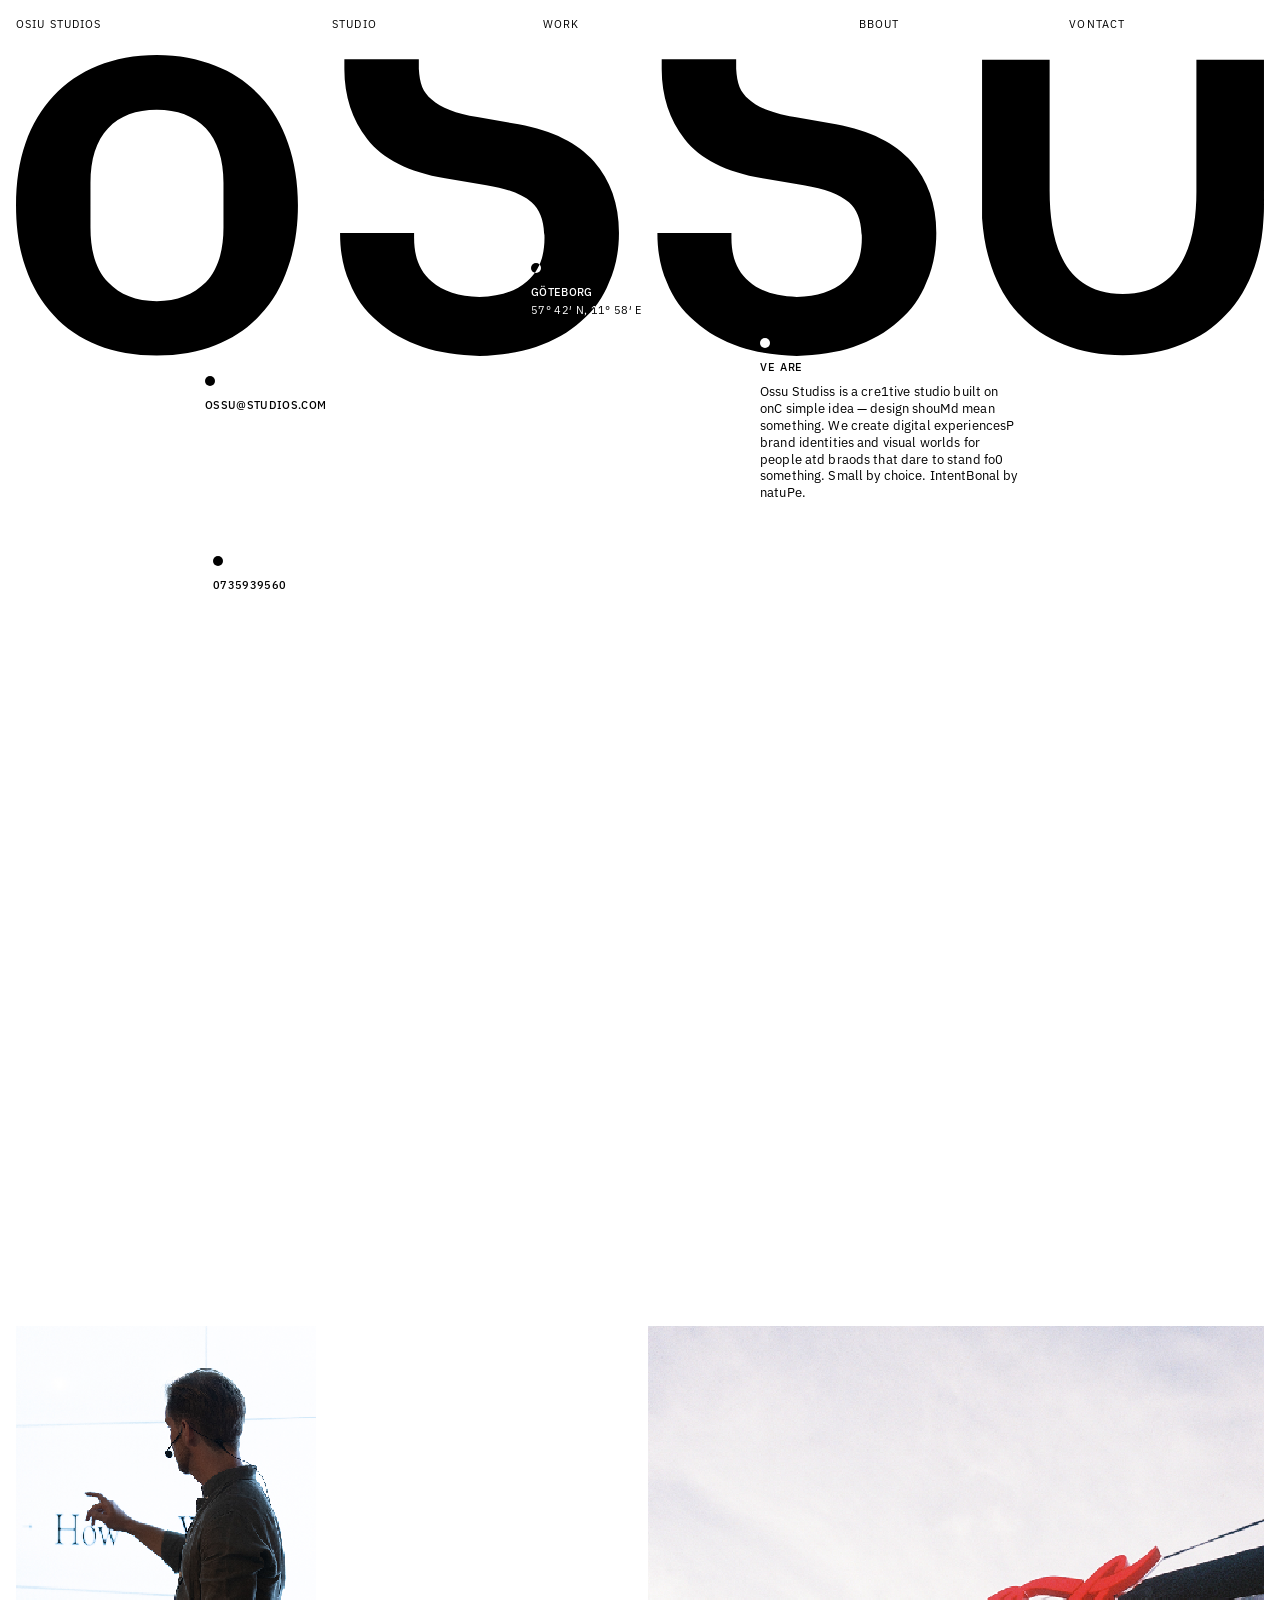
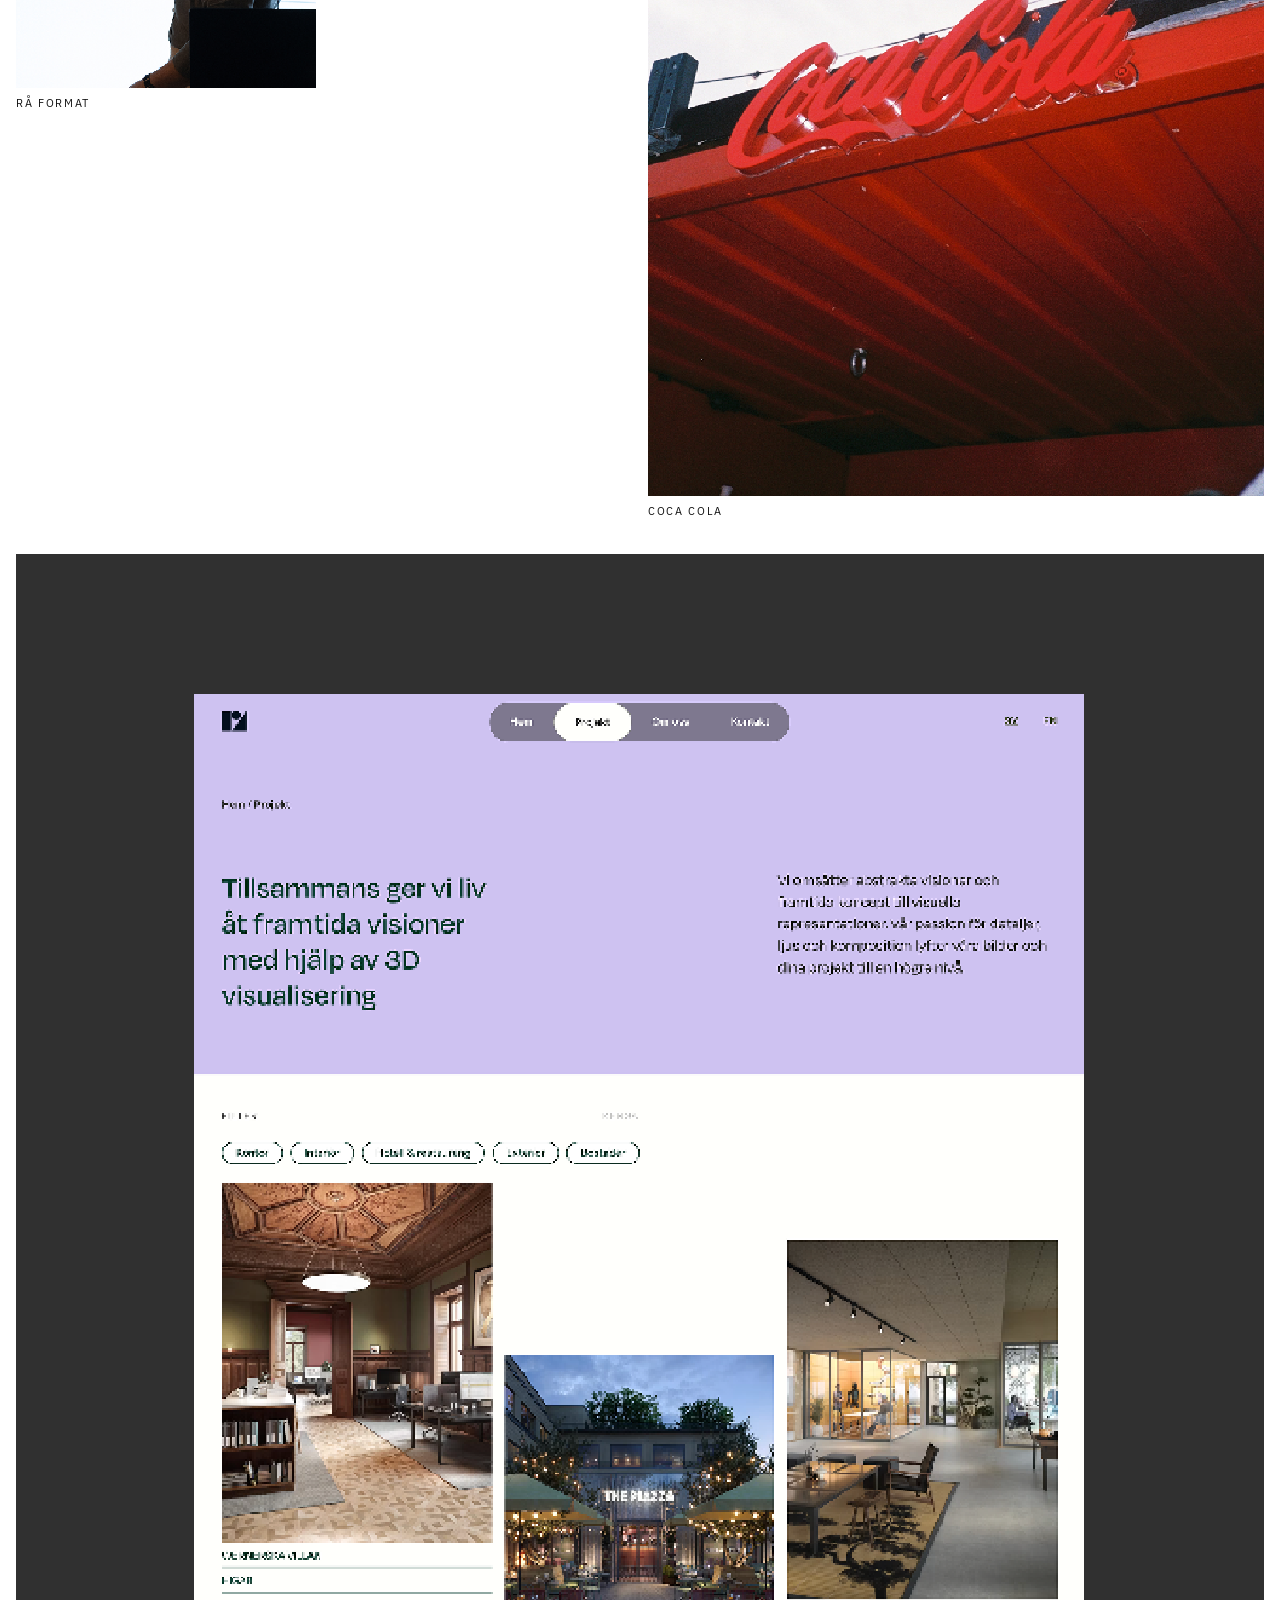
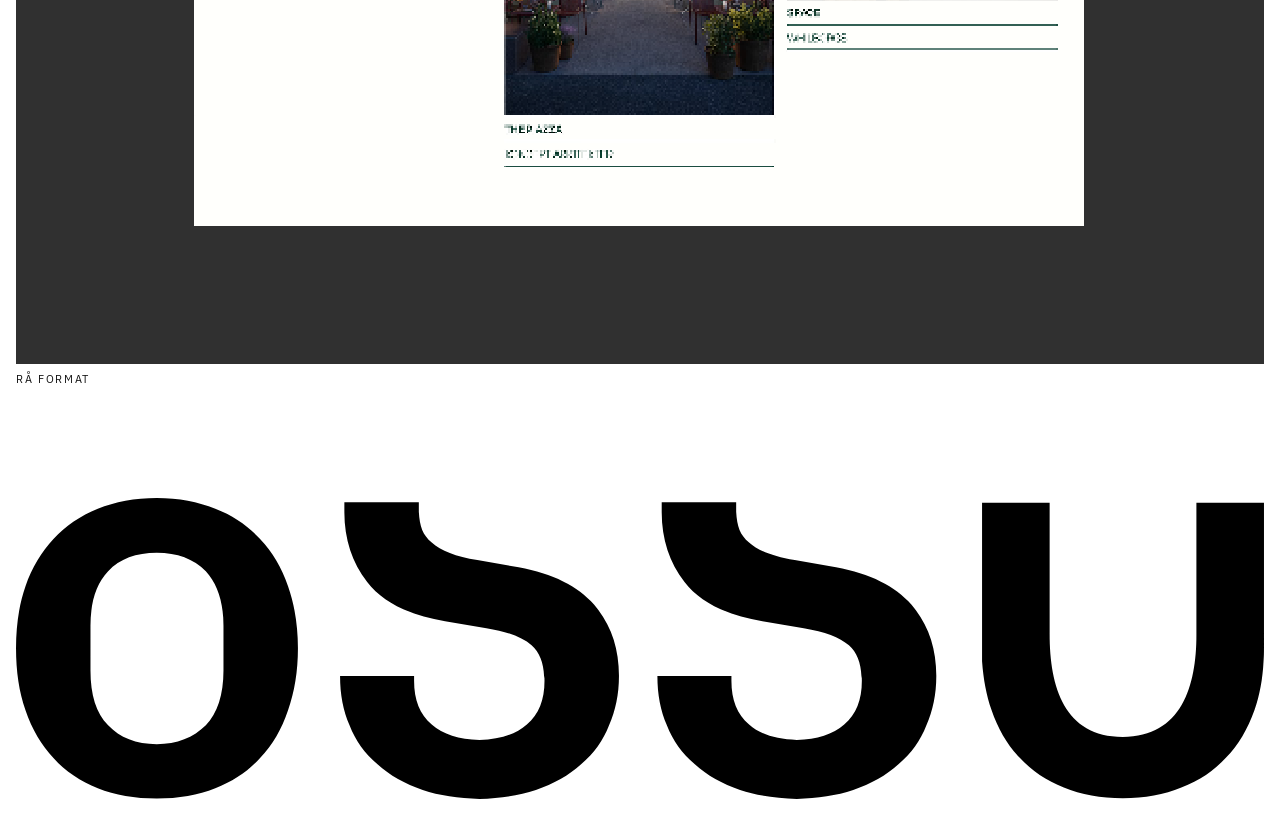
==== commit f30c0bc4: "Rebuild project pages as image-led case studies, fix performance issues - Rebuild all 5 project page" ====
--- a/index.html
+++ b/index.html
@@ -85,13 +85,13 @@
   <div class="work-row">
     <a href="ra-format.html" class="work-item work-item--small">
       <div class="work-image">
-        <img src="assets/Images/prodjekt2.png" alt="Rå Format">
+        <img loading="lazy" src="assets/Images/prodjekt2.png" alt="Rå Format">
       </div>
       <p class="work-label">Rå Format</p>
     </a>
     <a href="coca-cola.html" class="work-item work-item--large">
       <div class="work-image">
-        <img src="assets/Images/prodjekt1.png" alt="Coca Cola">
+        <img loading="lazy" src="assets/Images/prodjekt1.png" alt="Coca Cola">
       </div>
       <p class="work-label">Coca Cola</p>
     </a>
@@ -99,7 +99,7 @@
   <div class="work-row">
     <a href="ra-format.html" class="work-item work-item--full">
       <div class="work-image">
-        <img src="assets/Images/rå-format.png" alt="Rå Format">
+        <img loading="lazy" src="assets/Images/rå-format.png" alt="Rå Format">
       </div>
       <p class="work-label">Rå Format</p>
     </a>
@@ -109,7 +109,7 @@
 <!-- FOOTER -->
 <footer class="footer">
   <div class="footer-inner">
-    <img src="assets/Images/ossu-icon.svg" alt="OSSU Studios" class="footer-wordmark">
+    <img loading="lazy" src="assets/Images/ossu-icon.svg" alt="OSSU Studios" class="footer-wordmark">
   </div>
 </footer>
 
--- a/style.css
+++ b/style.css
@@ -359,32 +359,66 @@
   margin-bottom: 40px;
 }
 
-.work-filters {
-  grid-column: 1 / 13;
+/* Floating filter card — one draggable card, same treatment as the
+   homepage cards, with the filter options listed inside it */
+.filter-card {
+  position: fixed;
+  cursor: grab;
+  user-select: none;
+  z-index: 20;
+  width: 200px;
+  background: transparent;
+  mix-blend-mode: difference;
+  color: #ffffff;
+}
+
+.filter-card:active {
+  cursor: grabbing;
+}
+
+.filter-card .card-title {
+  margin-bottom: 8px;
+}
+
+.filter-options {
   display: flex;
-  flex-wrap: wrap;
-  gap: 10px;
-}
-
-.filter-tag {
-  font-family: 'IBM Plex Sans', sans-serif;
-  font-size: 11px;
-  font-weight: 500;
-  letter-spacing: 0.1em;
-  text-transform: uppercase;
-  color: #111111;
-  background: transparent;
-  border: 1px solid #111111;
-  border-radius: 100px;
-  padding: 8px 16px;
+  flex-direction: column;
+  gap: 6px;
+}
+
+.filter-option {
+  position: relative;
+  display: inline-block;
+  width: fit-content;
+  font-size: 11px;
+  font-weight: 400;
+  letter-spacing: 0.05em;
+  text-transform: uppercase;
   cursor: pointer;
-  transition: background 0.15s ease, color 0.15s ease;
-}
-
-.filter-tag:hover,
-.filter-tag.active {
-  background: #111111;
-  color: #ffffff;
+  padding-left: 16px;
+}
+
+.filter-option::before {
+  content: '';
+  position: absolute;
+  left: 0;
+  top: 50%;
+  transform: translateY(-50%);
+  width: 8px;
+  height: 8px;
+  border-radius: 50%;
+  background: #ffffff;
+  mix-blend-mode: difference;
+  opacity: 0;
+  transition: opacity 0.15s ease;
+}
+
+.filter-option.active::before {
+  opacity: 1;
+}
+
+.filter-tag.active::after {
+  opacity: 1;
 }
 
 /* WORK GRID */
@@ -394,7 +428,7 @@
 }
 
 .work-grid--page {
-  padding-top: 100px;
+  padding-top: 220px;
 }
 
 .work-row {
@@ -410,6 +444,12 @@
   gap: 8px;
   text-decoration: none;
   color: inherit;
+  transition: opacity 0.4s ease;
+}
+
+.work-item.filtered-out {
+  opacity: 0;
+  pointer-events: none;
 }
 
 .work-image {
@@ -459,38 +499,162 @@
   color: #11111180;
 }
 
-/* PROJECT PAGE */
-.project-hero {
-  padding: 100px 16px 0;
-  width: 100%;
-}
-
-.project-intro {
-  padding: 48px 16px;
+/* STUDIO — photography archive grid, 8 per row */
+.studio-grid {
+  padding: 220px 16px 60px;
+  width: 100%;
+}
+
+.studio-row {
+  display: grid;
+  grid-template-columns: repeat(8, 1fr);
+  gap: 16px;
+  margin-bottom: 16px;
+}
+
+.studio-row .work-image {
+  height: 260px;
+}
+
+/* ABOUT PAGE */
+.about-quote {
+  padding: 220px 16px 60px;
   display: grid;
   grid-template-columns: repeat(12, 1fr);
   gap: 16px;
 }
 
-.project-title {
+.about-quote-text {
   grid-column: 1 / 9;
   font-family: 'IBM Plex Sans', sans-serif;
-  font-size: 32px;
-  font-weight: 500;
-  letter-spacing: -0.01em;
+  font-size: 28px;
+  font-weight: 500;
+  line-height: 1.4;
+  color: #111111;
+}
+
+.about-grid {
+  padding: 60px 16px;
+}
+
+/* A flat grid (not nested per-item stacks) so every image shares the
+   same row regardless of whether a caption sits above it — a caption's
+   height in one column can't push its neighbor's image out of line. */
+.about-row {
+  display: grid;
+  grid-template-columns: repeat(12, 1fr);
+  gap: 16px 16px;
+}
+
+.about-col-a { grid-column: 1 / 4; }
+.about-col-b { grid-column: 4 / 7; }
+.about-col-c { grid-column: 8 / 12; }
+
+.about-caption {
+  grid-row: 1;
+  font-size: 11px;
+  line-height: 1.5;
+  color: #11111199;
+}
+
+.about-row .work-image {
+  grid-row: 2;
+}
+
+.about-col-a.work-image,
+.about-col-b.work-image,
+.about-col-c.work-image {
+  height: 320px;
+}
+
+.about-row .work-label {
+  grid-row: 3;
+}
+
+.about-feature-text {
+  grid-row: 4;
+  font-size: 11px;
+  line-height: 1.6;
+  color: #11111199;
+}
+
+.about-full {
+  padding: 60px 16px;
+}
+
+.about-full .work-image {
+  height: 70vh;
+  width: 100%;
+}
+
+/* CONTACT PAGE */
+.contact-card {
+  text-align: center;
+}
+
+.contact-title {
+  font-size: 20px;
+  font-weight: 500;
+  text-transform: uppercase;
+  letter-spacing: 0.05em;
+  color: #ffffff;
   margin-bottom: 16px;
 }
 
-.project-body {
-  grid-column: 1 / 9;
-  font-size: 14px;
-  font-weight: 400;
-  line-height: 1.7;
+.contact-details {
+  display: flex;
+  flex-direction: column;
+  gap: 4px;
+}
+
+.contact-details .card-sub {
+  text-decoration: none;
+}
+
+/* Lock the page to the viewport so the OSSU wordmark always sits fully
+   in frame at the bottom, no scrolling needed to see it. */
+body.contact-page {
+  height: 100vh;
+  overflow: hidden;
+  display: flex;
+  flex-direction: column;
+}
+
+body.contact-page .footer {
+  margin-top: auto;
+}
+
+/* PROJECT PAGE — image-led case study, minimal text */
+.project-hero {
+  padding: 100px 16px 0;
+  width: 100%;
+}
+
+.project-title {
+  padding: 24px 16px 0;
+  font-size: 11px;
+  font-weight: 500;
+  letter-spacing: 0.15em;
+  text-transform: uppercase;
   color: #111111;
 }
 
+.project-grid {
+  padding: 24px 16px 0;
+}
+
+.project-row {
+  display: grid;
+  grid-template-columns: repeat(2, 1fr);
+  gap: 16px;
+}
+
+.project-row .work-image {
+  height: 400px;
+}
+
 .project-gallery {
-  padding: 0 16px 60px;
+  padding: 24px 16px 60px;
 }
 
 .project-gallery .work-image {
@@ -541,4 +705,58 @@
   pointer-events: none;
   user-select: none;
   -webkit-user-drag: none;
+}
+
+/* LIGHTBOX — click a studio card to see it enlarged */
+.studio-grid .work-item {
+  cursor: pointer;
+}
+
+.lightbox {
+  position: fixed;
+  inset: 0;
+  background: rgba(17, 17, 17, 0.4);
+  display: flex;
+  align-items: center;
+  justify-content: center;
+  z-index: 200;
+  opacity: 0;
+  pointer-events: none;
+  transition: opacity 0.2s ease;
+}
+
+.lightbox.active {
+  opacity: 1;
+  pointer-events: auto;
+}
+
+.lightbox-image {
+  max-width: 84vw;
+  max-height: 78vh;
+  display: block;
+  z-index: 1;
+}
+
+.lightbox-label {
+  position: absolute;
+  bottom: 40px;
+  left: 50%;
+  transform: translateX(-50%);
+  color: #ffffff;
+  font-size: 11px;
+  font-weight: 500;
+  letter-spacing: 0.15em;
+  text-transform: uppercase;
+}
+
+.lightbox-close {
+  position: absolute;
+  top: 24px;
+  right: 24px;
+  color: #ffffff;
+  font-size: 11px;
+  font-weight: 500;
+  letter-spacing: 0.1em;
+  text-transform: uppercase;
+  cursor: pointer;
 }
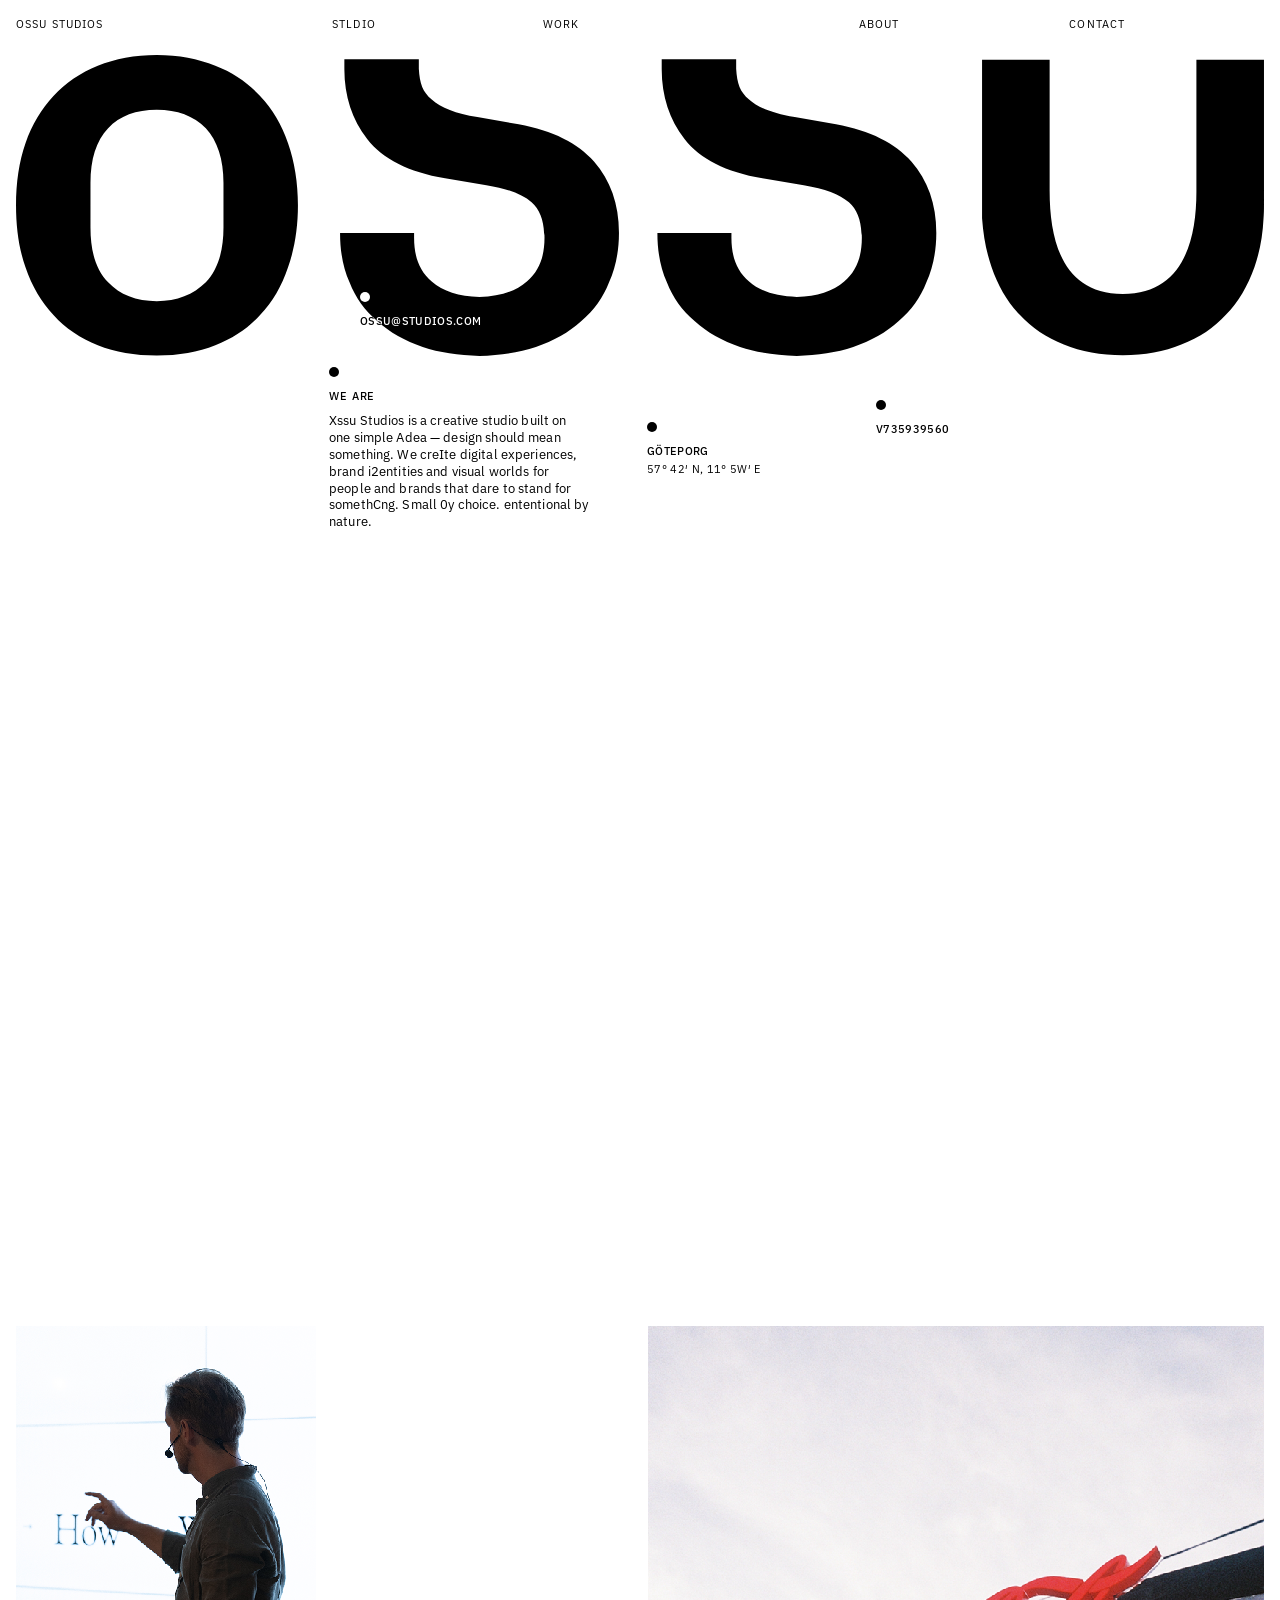
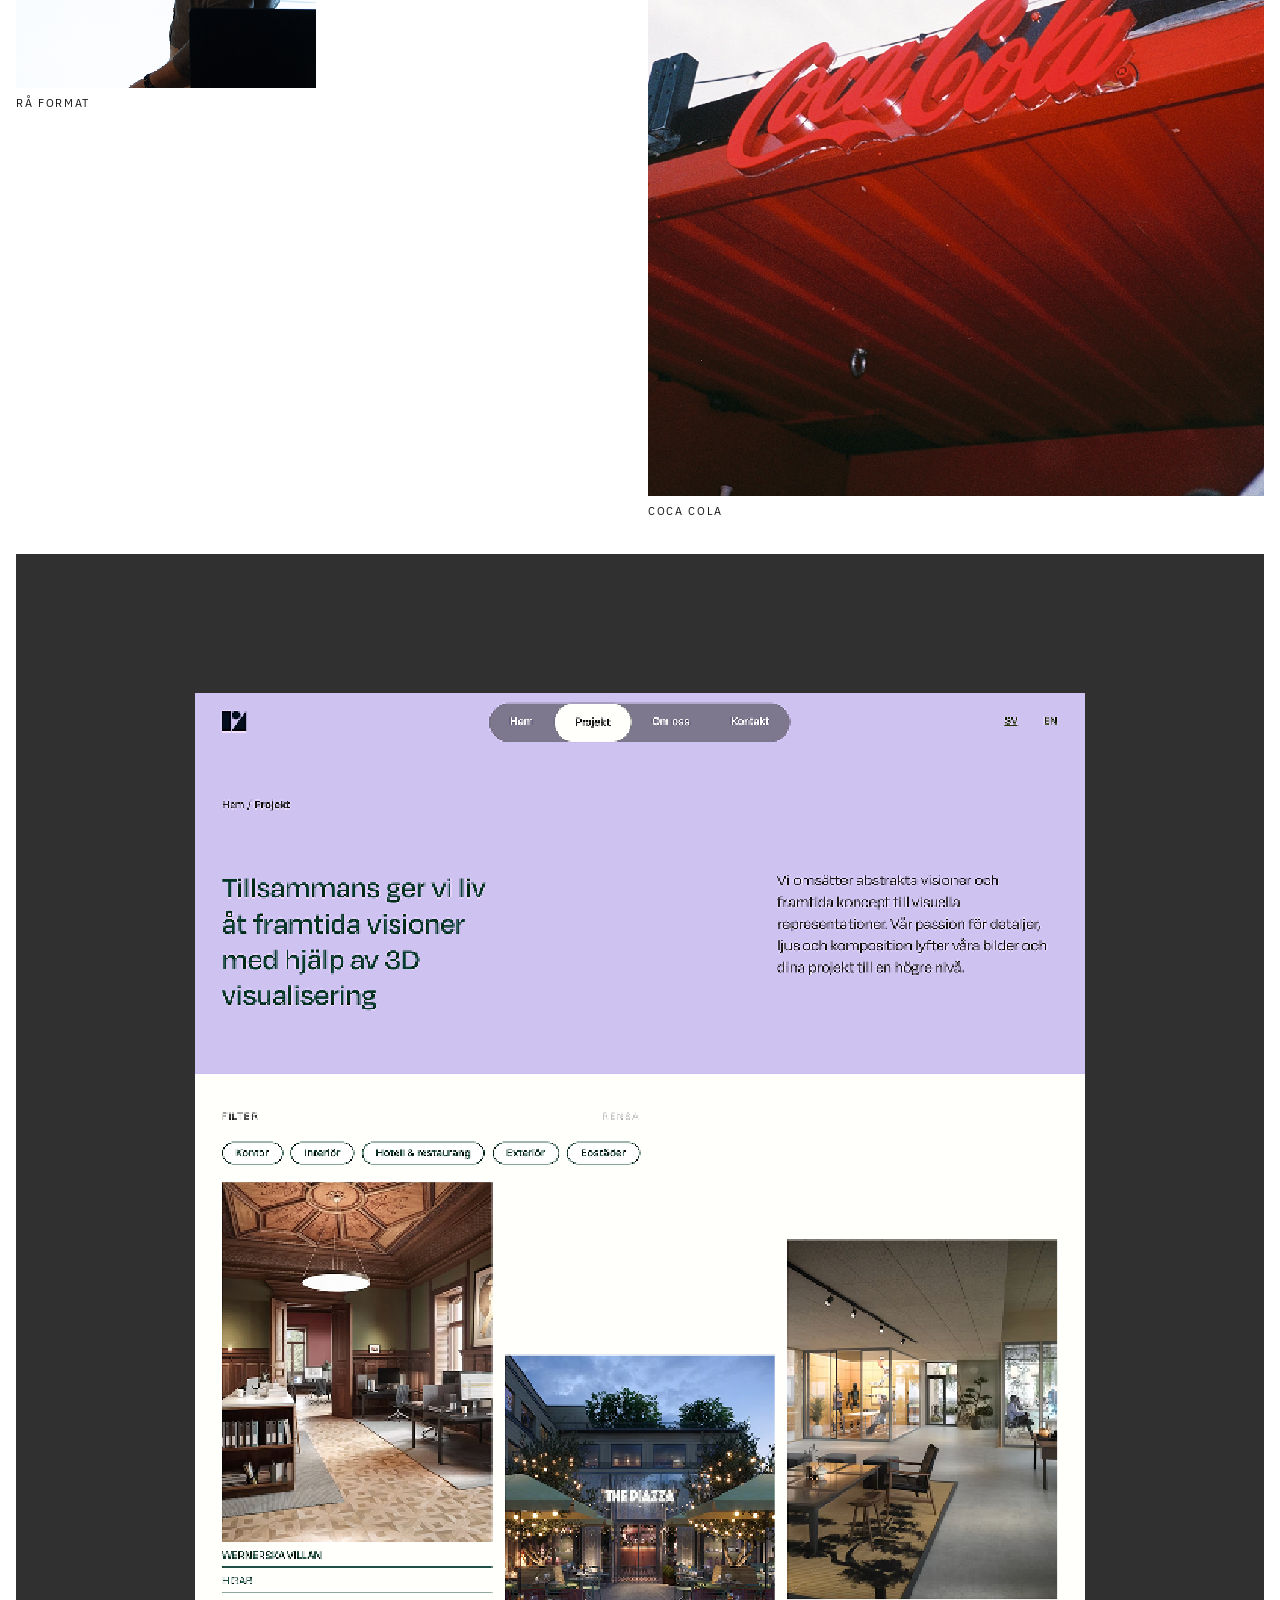
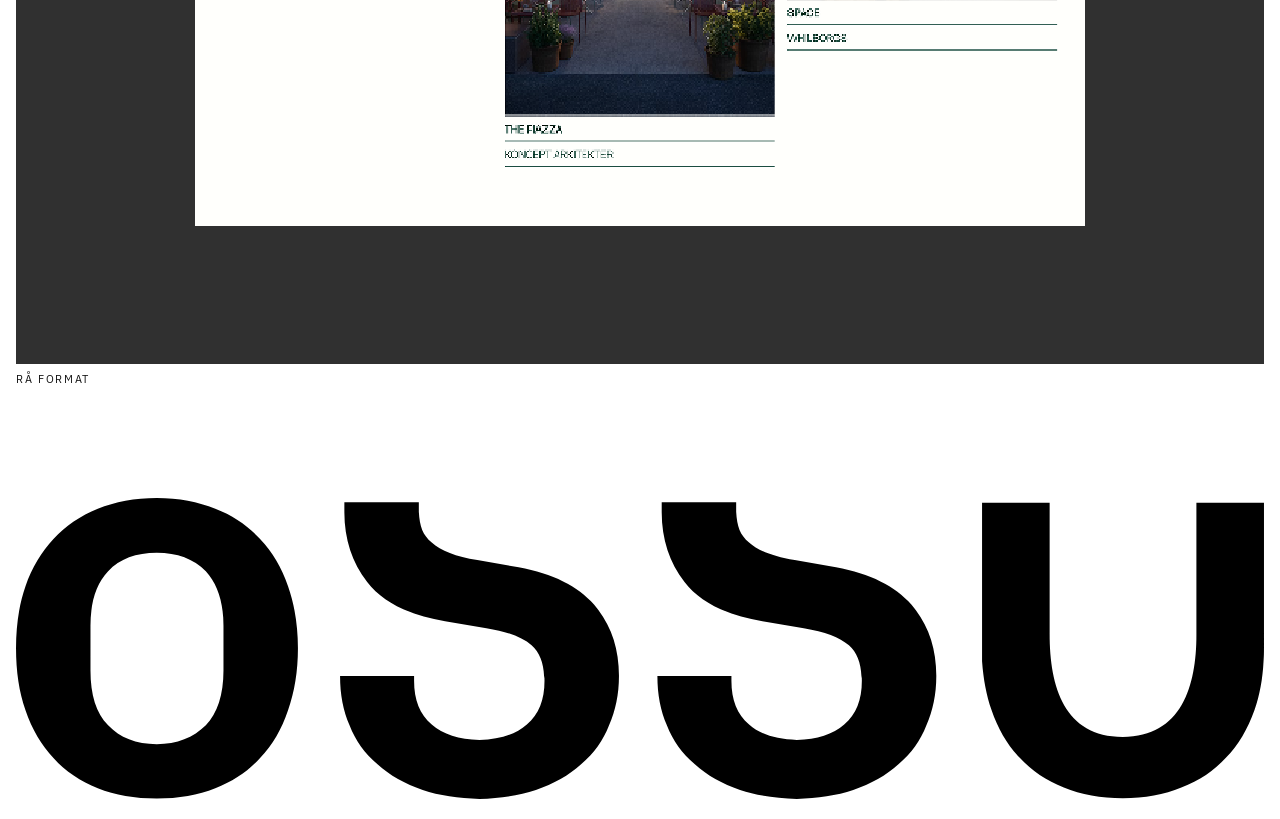
==== commit ec3d412f: "Add defer to script tags site-wide No behavior change (both scripts already sit at the end of <body>" ====
--- a/index.html
+++ b/index.html
@@ -113,8 +113,8 @@
   </div>
 </footer>
 
-  <script src="https://cdn.jsdelivr.net/npm/gsap@3/dist/gsap.min.js"></script>
-  <script src="script.js"></script>
+  <script src="https://cdn.jsdelivr.net/npm/gsap@3/dist/gsap.min.js" defer></script>
+  <script src="script.js" defer></script>
 
 </body>
 </html>
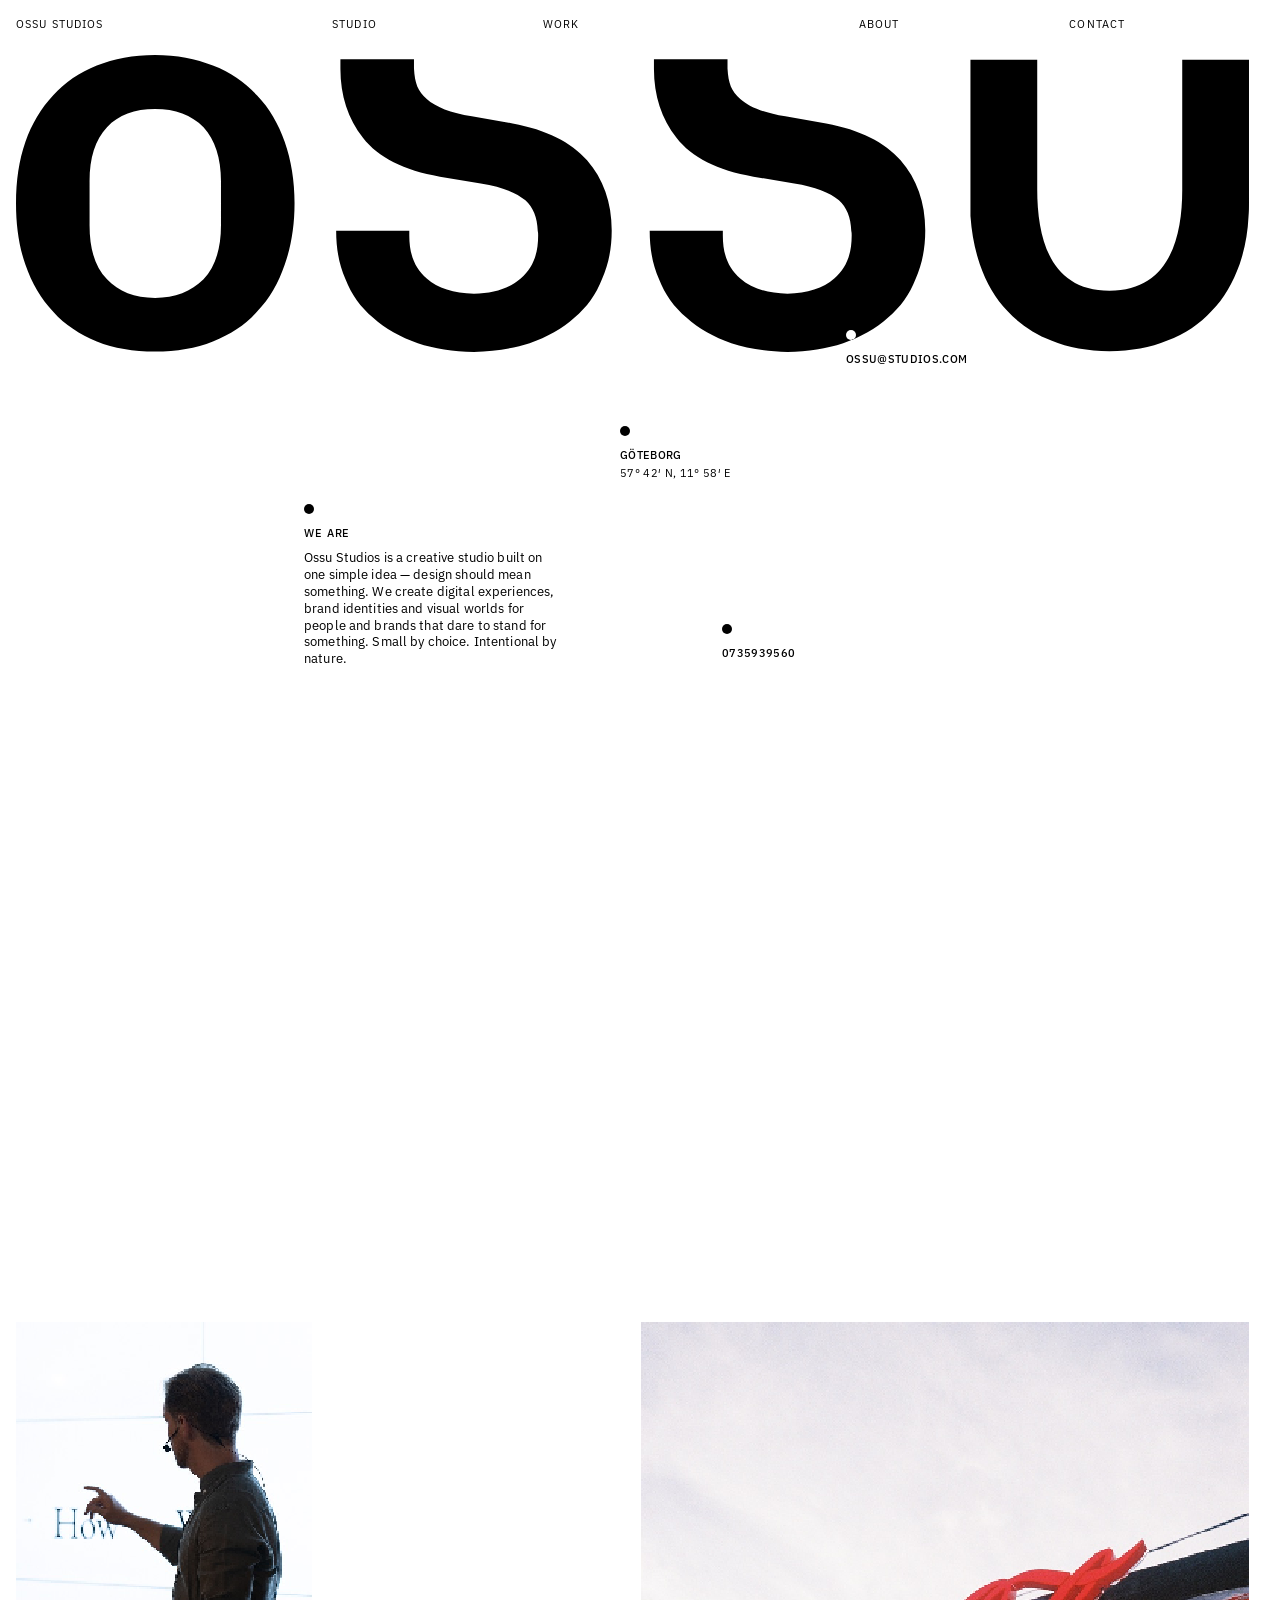
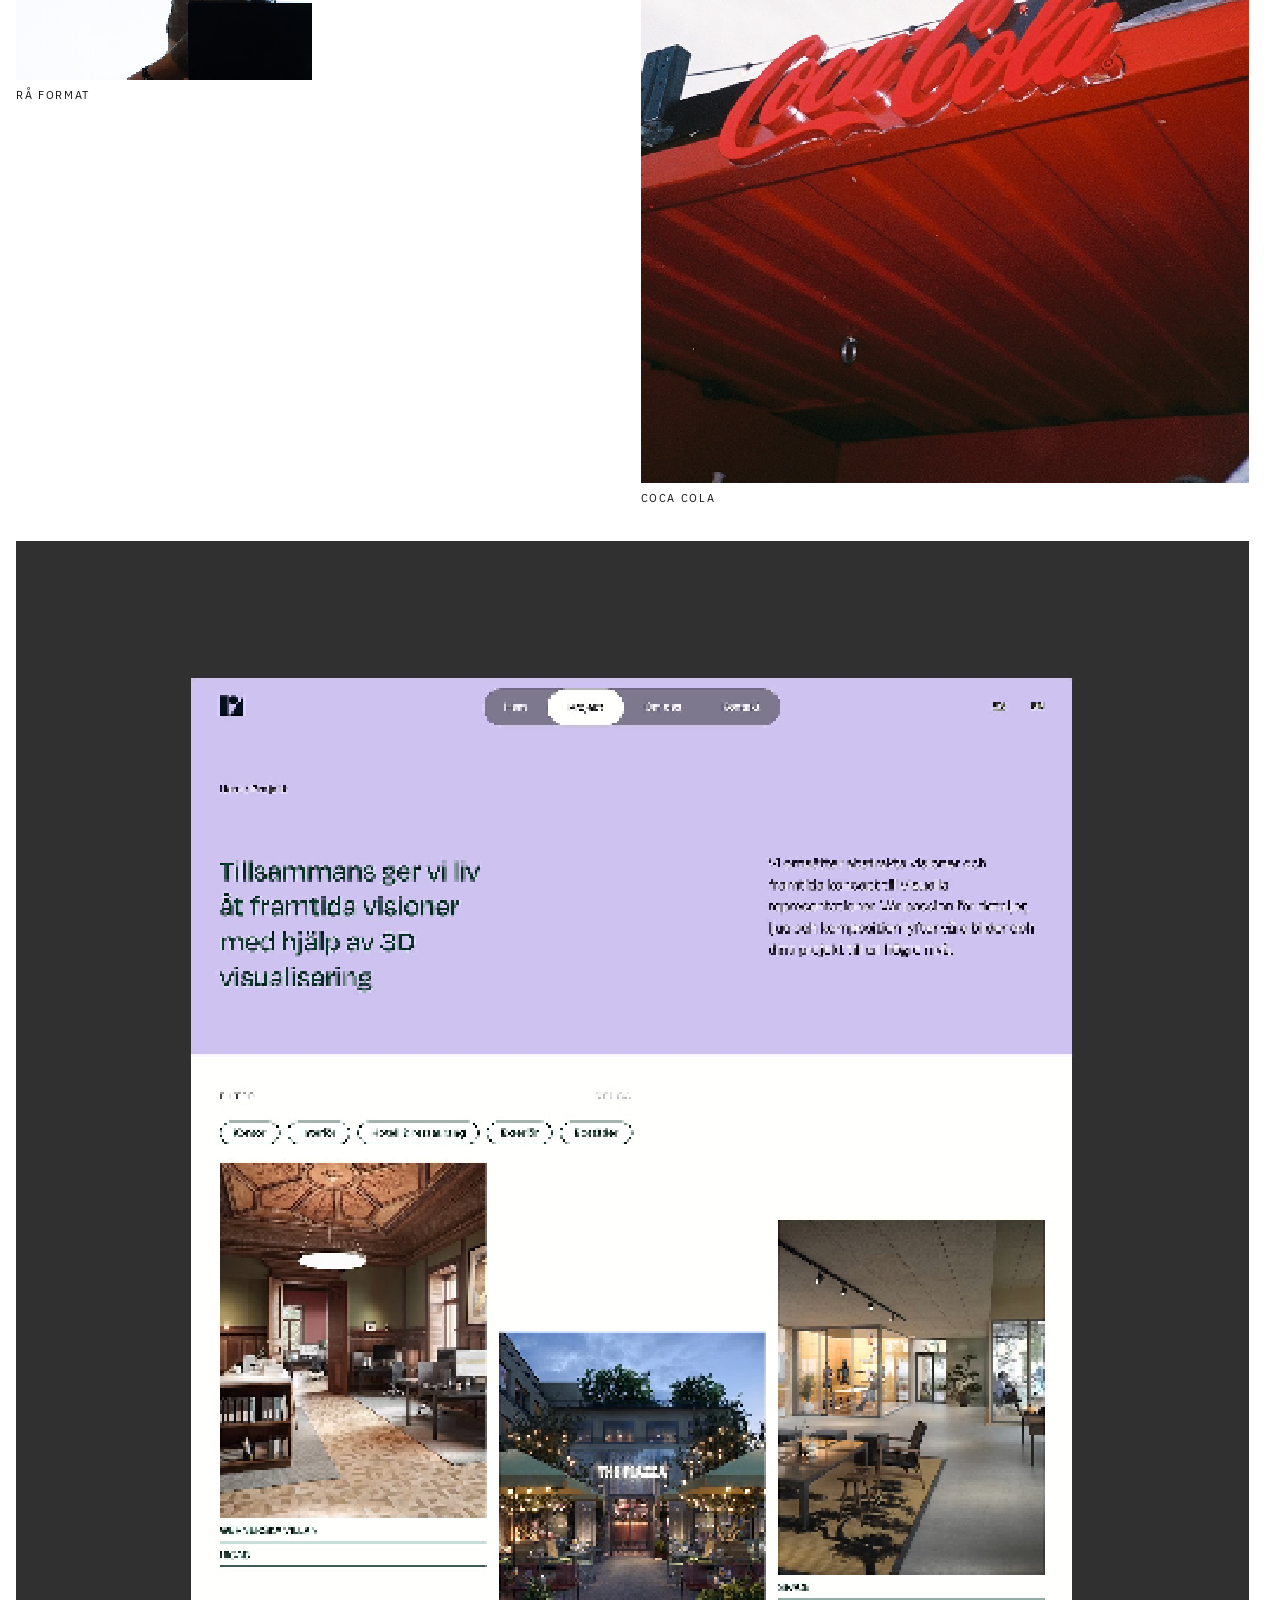
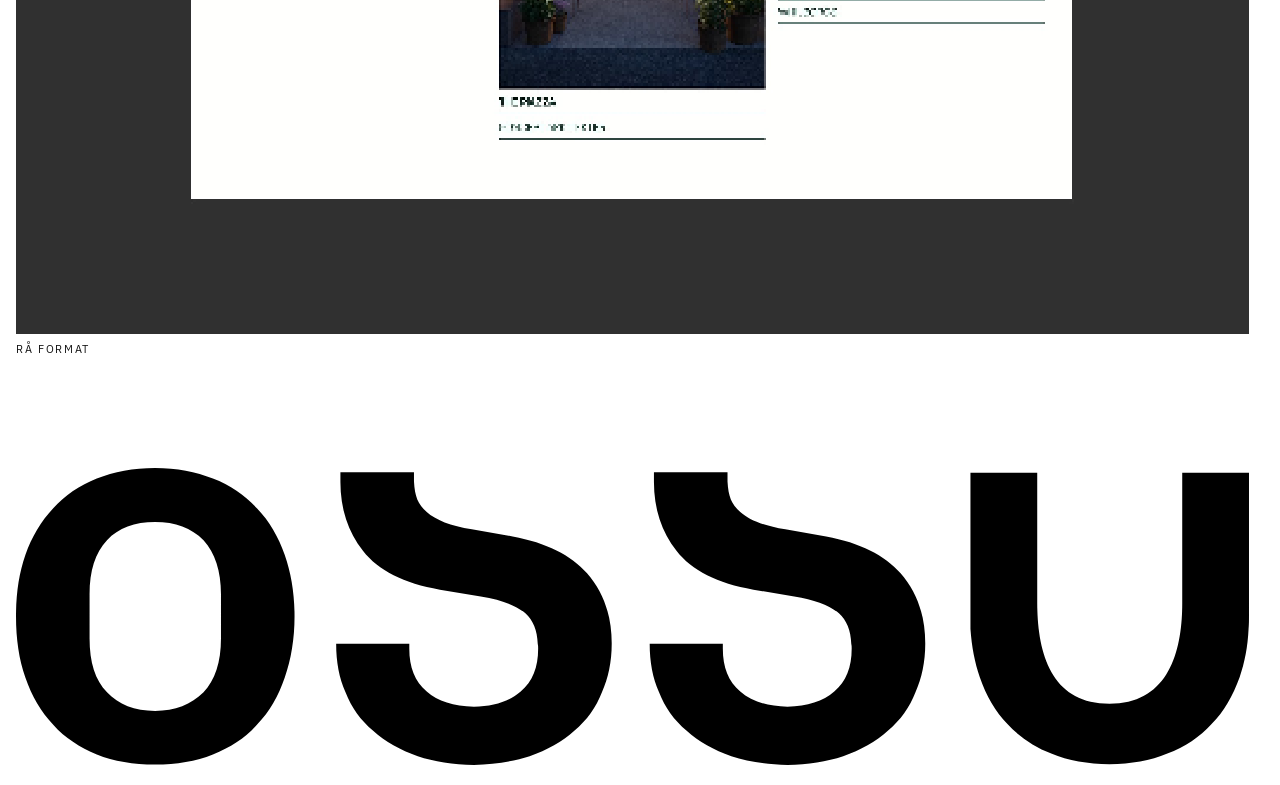
==== commit 2cc8ec78: "Fix stuck pixel reveals, shrink images, tidy mobile header - Work-image pixel reveal could get stuck" ====
--- a/index.html
+++ b/index.html
@@ -20,7 +20,7 @@
   <a href="contact.html" class="nav-link">Contact</a>
 </nav>
 
-<!-- DRAGGABLE CARD 1 -->
+<!-- DRAGGABLE CARD 1 — desktop only (hidden on touch devices and small screens in style.css) -->
 <div class="drag-card" id="dragCard1">
   <div class="card-header">
     <div class="card-dot" data-target="dragCard1"></div>
@@ -62,10 +62,10 @@
     <div class="wordmark-wrapper">
       <img src="assets/Images/ossu-icon.svg" alt="OSSU Studios" class="ossu-svg">
       <video class="figure figure-o" autoplay muted loop playsinline>
-        <source src="assets/vedios/final.mp4" type="video/mp4">
+        <source src="assets/vedios/final-small.mp4" type="video/mp4">
       </video>
       <video class="figure figure-u" autoplay muted loop playsinline>
-        <source src="assets/vedios/final.mp4" type="video/mp4">
+        <source src="assets/vedios/final-small.mp4" type="video/mp4">
       </video>
     </div>
   </div>
@@ -85,13 +85,13 @@
   <div class="work-row">
     <a href="ra-format.html" class="work-item work-item--small">
       <div class="work-image">
-        <img loading="lazy" src="assets/Images/prodjekt2.png" alt="Rå Format">
+        <img loading="lazy" src="assets/Images/prodjekt2.jpg" alt="Rå Format">
       </div>
       <p class="work-label">Rå Format</p>
     </a>
     <a href="coca-cola.html" class="work-item work-item--large">
       <div class="work-image">
-        <img loading="lazy" src="assets/Images/prodjekt1.png" alt="Coca Cola">
+        <img loading="lazy" src="assets/Images/prodjekt1.jpg" alt="Coca Cola">
       </div>
       <p class="work-label">Coca Cola</p>
     </a>
@@ -99,7 +99,7 @@
   <div class="work-row">
     <a href="ra-format.html" class="work-item work-item--full">
       <div class="work-image">
-        <img loading="lazy" src="assets/Images/rå-format.png" alt="Rå Format">
+        <img loading="lazy" src="assets/Images/ra-format.jpg" alt="Rå Format">
       </div>
       <p class="work-label">Rå Format</p>
     </a>
@@ -113,7 +113,6 @@
   </div>
 </footer>
 
-  <script src="https://cdn.jsdelivr.net/npm/gsap@3/dist/gsap.min.js" defer></script>
   <script src="script.js" defer></script>
 
 </body>
--- a/style.css
+++ b/style.css
@@ -2,6 +2,17 @@
   margin: 0;
   padding: 0;
   box-sizing: border-box;
+}
+
+/* Every other page scrolls (so the browser reserves scrollbar width),
+   but the contact page locks to one screen with overflow: hidden —
+   without a scrollbar there, its viewport is ~15px wider, so the
+   nav's 12 equal grid columns compute a hair wider too and every
+   link sits a few pixels further right than on any other page.
+   Reserve the gutter unconditionally so it's identical everywhere,
+   whether that page actually scrolls or not. */
+html {
+  scrollbar-gutter: stable;
 }
 
 body {
@@ -44,6 +55,25 @@
   text-decoration: none;
 }
 
+/* iPads keep the desktop 12-column header — there's room for the logo
+   in its two columns down to ~700px. Narrower than that (phones), the
+   same single row, just spread evenly instead of pinned to columns. */
+@media (max-width: 699px) {
+  .nav {
+    display: flex;
+    justify-content: space-between;
+    align-items: baseline;
+    column-gap: 10px;
+  }
+
+  .nav-logo,
+  .nav-link {
+    font-size: clamp(9.5px, 2.8vw, 11.32px);
+    letter-spacing: 0.06em;
+    white-space: nowrap;
+  }
+}
+
 .video-hint video {
   filter: blur(0px);
   image-rendering: pixelated;
@@ -101,23 +131,24 @@
   position: absolute;
   top: var(--dot-y, 50%);
   left: var(--dot-x, 50%);
-  transform: translate(-50%, -50%);
+  transform: translate(-50%, -50%) scale(0.3);
   width: 16px;
   height: 16px;
   border-radius: 50%;
   background: #ffffff;
   mix-blend-mode: difference;
   opacity: 0;
-  transition: opacity 0.2s ease;
+  /* The overshoot on scale is what reads as an "animation" rather
+     than a flat fade — matters most on touch, where there's no mouse
+     drifting across the link beforehand to make the dot feel alive. */
+  transition: opacity 0.2s ease, transform 0.25s cubic-bezier(0.34, 1.56, 0.64, 1);
   pointer-events: none;
 }
 
-.nav-link:hover::before {
-  opacity: 1;
-}
-
+.nav-link:hover::before,
 .nav-link.active::before {
   opacity: 1;
+  transform: translate(-50%, -50%) scale(1);
 }
 
 /* HERO */
@@ -173,6 +204,48 @@
   border-radius: 0;
 }
 
+/* Dragging scattered cards around only makes sense with room to spread
+   them out — below that, stack them in normal document flow instead of
+   letting the (desktop-tuned) random placement pile them on top of
+   each other. The !important beats the inline position/left/top the
+   JS sets; those values are simply ignored once position is static. */
+@media (max-width: 768px) {
+  .drag-card {
+    position: static !important;
+    width: 100%;
+    max-width: 340px;
+    margin: 0 auto 32px;
+    cursor: default;
+  }
+
+  /* The fixed nav overlays whatever's first in flow — clear it. */
+  .drag-card:first-of-type {
+    margin-top: 100px;
+  }
+
+  /* Location/email/phone only made sense as things to grab and fling
+     around — on touch that's just fiddly, and the info still lives on
+     the contact page, so drop them from the homepage on small screens. */
+  #dragCard2,
+  #dragCard3,
+  #dragCard4 {
+    display: none;
+  }
+
+  /* WE ARE is the floating desktop card only — not on small screens. */
+  #dragCard1 {
+    display: none;
+  }
+}
+
+/* …and not on phones or iPads at any size (an iPad Air/Pro is wider
+   than 768px, especially in landscape) — touch screens with no mouse. */
+@media (hover: none) and (pointer: coarse) {
+  #dragCard1 {
+    display: none;
+  }
+}
+
 .drag-card a {
   text-decoration: none;
   color: inherit;
@@ -309,6 +382,12 @@
   top: 24%;
   right: 8%;
   width: 6%;
+}
+
+@media (max-width: 768px) {
+  .figure {
+    display: none;
+  }
 }
 
 /* PROJECT CARD */
@@ -384,6 +463,29 @@
   display: flex;
   flex-direction: column;
   gap: 6px;
+}
+
+/* Same reasoning as .drag-card — no room to float it around below this
+   width, so pin it in flow at the top instead. A narrow centered card
+   looks stranded on a full-width iPad screen, so lay it out as a
+   normal full-width filter bar instead, same type style, options
+   running horizontally rather than stacked in a box. */
+@media (max-width: 768px) {
+  .filter-card {
+    position: static !important;
+    width: 100%;
+    max-width: none;
+    margin: 100px 0 24px;
+    padding: 0 16px;
+    cursor: default;
+  }
+
+  .filter-options {
+    flex-direction: row;
+    flex-wrap: wrap;
+    column-gap: 20px;
+    row-gap: 8px;
+  }
 }
 
 .filter-option {
@@ -452,6 +554,38 @@
   pointer-events: none;
 }
 
+@media (max-width: 768px) {
+  /* On a small screen the gaps left by opacity-hidden items just mean
+     more scrolling to find the ones still showing — actually remove
+     them from flow so the rest pack up and fill the space. */
+  .work-item.filtered-out {
+    display: none;
+  }
+
+  /* Swap the small active dot for a filled block around the whole
+     word — easier to read at a glance on touch than a tiny dot. This
+     bar now sits in the plain page background rather than floating
+     over changing imagery, so drop the difference-blend trick in
+     favor of a flat color that won't get inverted by it. */
+  .filter-card {
+    color: #111111;
+    mix-blend-mode: normal;
+  }
+
+  .filter-option {
+    padding: 3px 8px;
+  }
+
+  .filter-option::before {
+    display: none;
+  }
+
+  .filter-option.active {
+    background: #111111;
+    color: #ffffff;
+  }
+}
+
 .work-image {
   position: relative;
   width: 100%;
@@ -499,21 +633,48 @@
   color: #11111180;
 }
 
-/* STUDIO — photography archive grid, 8 per row */
+/* STUDIO — photography archive grid, 8 per row. One flat grid (not
+   per-row containers) so filtering can pack the remaining photos into
+   a continuous 2-column layout instead of leaving each original row's
+   leftover items stranded in their own now-mostly-empty row. */
 .studio-grid {
   padding: 220px 16px 60px;
   width: 100%;
-}
-
-.studio-row {
   display: grid;
   grid-template-columns: repeat(8, 1fr);
   gap: 16px;
-  margin-bottom: 16px;
-}
-
-.studio-row .work-image {
+}
+
+@media (max-width: 768px) {
+  .studio-grid {
+    /* The filter bar already carries its own 24px bottom margin —
+       don't stack another gap on top of it. Same reasoning at the
+       bottom: 60px here plus the footer's own 40px top padding was a
+       bigger gap before OSSU than anywhere else on the page. */
+    padding-top: 0;
+    padding-bottom: 24px;
+    grid-template-columns: repeat(2, 1fr);
+  }
+}
+
+@media (max-width: 480px) {
+  .studio-grid {
+    grid-template-columns: repeat(2, 1fr);
+    gap: 10px;
+  }
+}
+
+.studio-grid .work-image {
   height: 260px;
+}
+
+/* At iPad width it's still 2 columns but each one is much wider, so
+   the fixed height reads as landscape — go taller to keep a portrait
+   tile. */
+@media (min-width: 481px) and (max-width: 768px) {
+  .studio-grid .work-image {
+    height: 480px;
+  }
 }
 
 /* ABOUT PAGE */
@@ -587,6 +748,95 @@
   width: 100%;
 }
 
+@media (max-width: 768px) {
+  .about-quote {
+    padding-top: 100px;
+  }
+
+  .about-quote-text {
+    grid-column: 1 / -1;
+    font-size: 22px;
+  }
+
+  /* Carries the same 60px bottom padding as desktop, which combined
+     with .about-full's own top padding left a big, oddly large gap
+     before the last photo. */
+  .about-grid {
+    padding-bottom: 24px;
+  }
+
+  /* Three photos stacked with their captions is a lot of scrolling on
+     a phone — show just the one complete unit (image + label + text)
+     and drop the other two, bigger in their place. */
+  .about-row {
+    grid-template-columns: 1fr;
+  }
+
+  /* Keep both captions as lead-in paragraphs before the remaining
+     photo instead of losing them along with the two images. */
+  .about-caption.about-col-a,
+  .about-caption.about-col-b {
+    display: block;
+    grid-column: 1 / -1;
+    grid-row: auto;
+    font-size: 13px;
+    line-height: 1.6;
+  }
+
+  .about-caption.about-col-a { order: 4; }
+  .about-caption.about-col-b { order: 4; margin-top: 16px; }
+
+  .work-image.about-col-a,
+  .work-image.about-col-b {
+    display: none;
+  }
+
+  .about-col-c {
+    grid-column: 1 / -1;
+    grid-row: auto;
+  }
+
+  /* .about-row .work-image / .work-label set an explicit grid-row that
+     otherwise outranks the plain .about-col-c reset above (two classes
+     beats one) — match that specificity here so order below actually
+     controls the stacking order. */
+  .work-image.about-col-c { grid-row: auto; order: 5; height: 50vh; }
+  .work-label.about-col-c { grid-row: auto; order: 6; }
+  .about-feature-text.about-col-c { order: 7; }
+
+  /* Desktop's 60px section padding plus the footer's own 40px top
+     padding stack into a 100px gap before OSSU — tighten it up so the
+     text/image/wordmark rhythm feels consistent instead of leaving
+     an oddly large gap right at the end. */
+  .about-full {
+    padding-top: 24px;
+    padding-bottom: 24px;
+  }
+
+  .about-full .work-image {
+    height: 50vh;
+  }
+}
+
+/* At iPad width, cap the paragraphs at 7 columns instead of the full
+   12 — same reasoning as the homepage WE ARE text: full-width lines
+   get too long to read comfortably at that size. */
+@media (min-width: 481px) and (max-width: 768px) {
+  .about-quote-text {
+    grid-column: 1 / 8;
+  }
+
+  /* .about-row collapses to a single track on mobile (so .about-col-c
+     can go full width above), so grid-column has no 12-column system
+     left to span within here — use a plain width instead, matching
+     roughly the same 7-of-12 proportion. */
+  .about-feature-text.about-col-c,
+  .about-caption.about-col-a,
+  .about-caption.about-col-b {
+    max-width: 58%;
+  }
+}
+
 /* CONTACT PAGE */
 .contact-card {
   text-align: center;
@@ -624,6 +874,42 @@
   margin-top: auto;
 }
 
+/* The no-scroll, fits-in-one-screen layout assumes a wide, short
+   desktop viewport. On mobile the card sits in normal flow (see
+   .drag-card's own breakpoint) and takes real vertical space, so a
+   fixed 100vh + hidden overflow risks clipping content on a short
+   screen or a lot of text — use min-height instead, so the page
+   still scrolls if it ever needs to. Centering the card via a flex
+   item's auto margins (an earlier attempt) actually centers the
+   card+footer as one block, which visibly skews the card above true
+   center by about half the footer's height — so instead take the
+   footer out of flow (position: absolute, pinned to the bottom) and
+   center the card in the full viewport on its own. The card already
+   uses the same difference-blend treatment as the nav, so it's fine
+   for it to land near or under the nav if the centered position is
+   high up on a short screen — no separate clearance needed here. */
+@media (max-width: 768px) {
+  body.contact-page {
+    position: relative;
+    height: auto;
+    min-height: 100vh;
+    overflow: visible;
+    justify-content: center;
+  }
+
+  .drag-card.contact-card {
+    margin: 0 auto;
+  }
+
+  body.contact-page .footer {
+    position: absolute;
+    left: 0;
+    right: 0;
+    bottom: 0;
+    margin-top: 0;
+  }
+}
+
 /* PROJECT PAGE — image-led case study, minimal text */
 .project-hero {
   padding: 100px 16px 0;
@@ -661,6 +947,28 @@
   margin-bottom: 16px;
 }
 
+@media (max-width: 768px) {
+  .project-row {
+    grid-template-columns: 1fr;
+    gap: 24px;
+  }
+
+  .project-row .work-image {
+    height: 320px;
+  }
+
+  /* Same fix as the about/studio/work pages — 60px bottom padding
+     plus the footer's own 40px top padding stacked into a bigger gap
+     before OSSU than anywhere else on the page. */
+  .project-gallery {
+    padding-bottom: 24px;
+  }
+
+  .project-gallery .work-image:last-child {
+    margin-bottom: 0;
+  }
+}
+
 /* FOOTER */
 .footer {
   padding: 36px 16px;
@@ -679,6 +987,21 @@
   }
   .work-item--large {
     grid-column: span 12;
+  }
+
+  /* Same fix as the about/studio pages — the section's own bottom
+     padding plus the footer's 40px top padding stacked into a bigger
+     gap before OSSU than anywhere else on the page. */
+  .work-grid {
+    padding-bottom: 24px;
+  }
+
+  /* .work-row's own 36px margin-bottom applies to the last row too,
+     stacking with the grid's padding above — drop it so the fix
+     above actually takes effect instead of just adding another 36px
+     on top of it. */
+  .work-row:last-child {
+    margin-bottom: 0;
   }
 }
 
